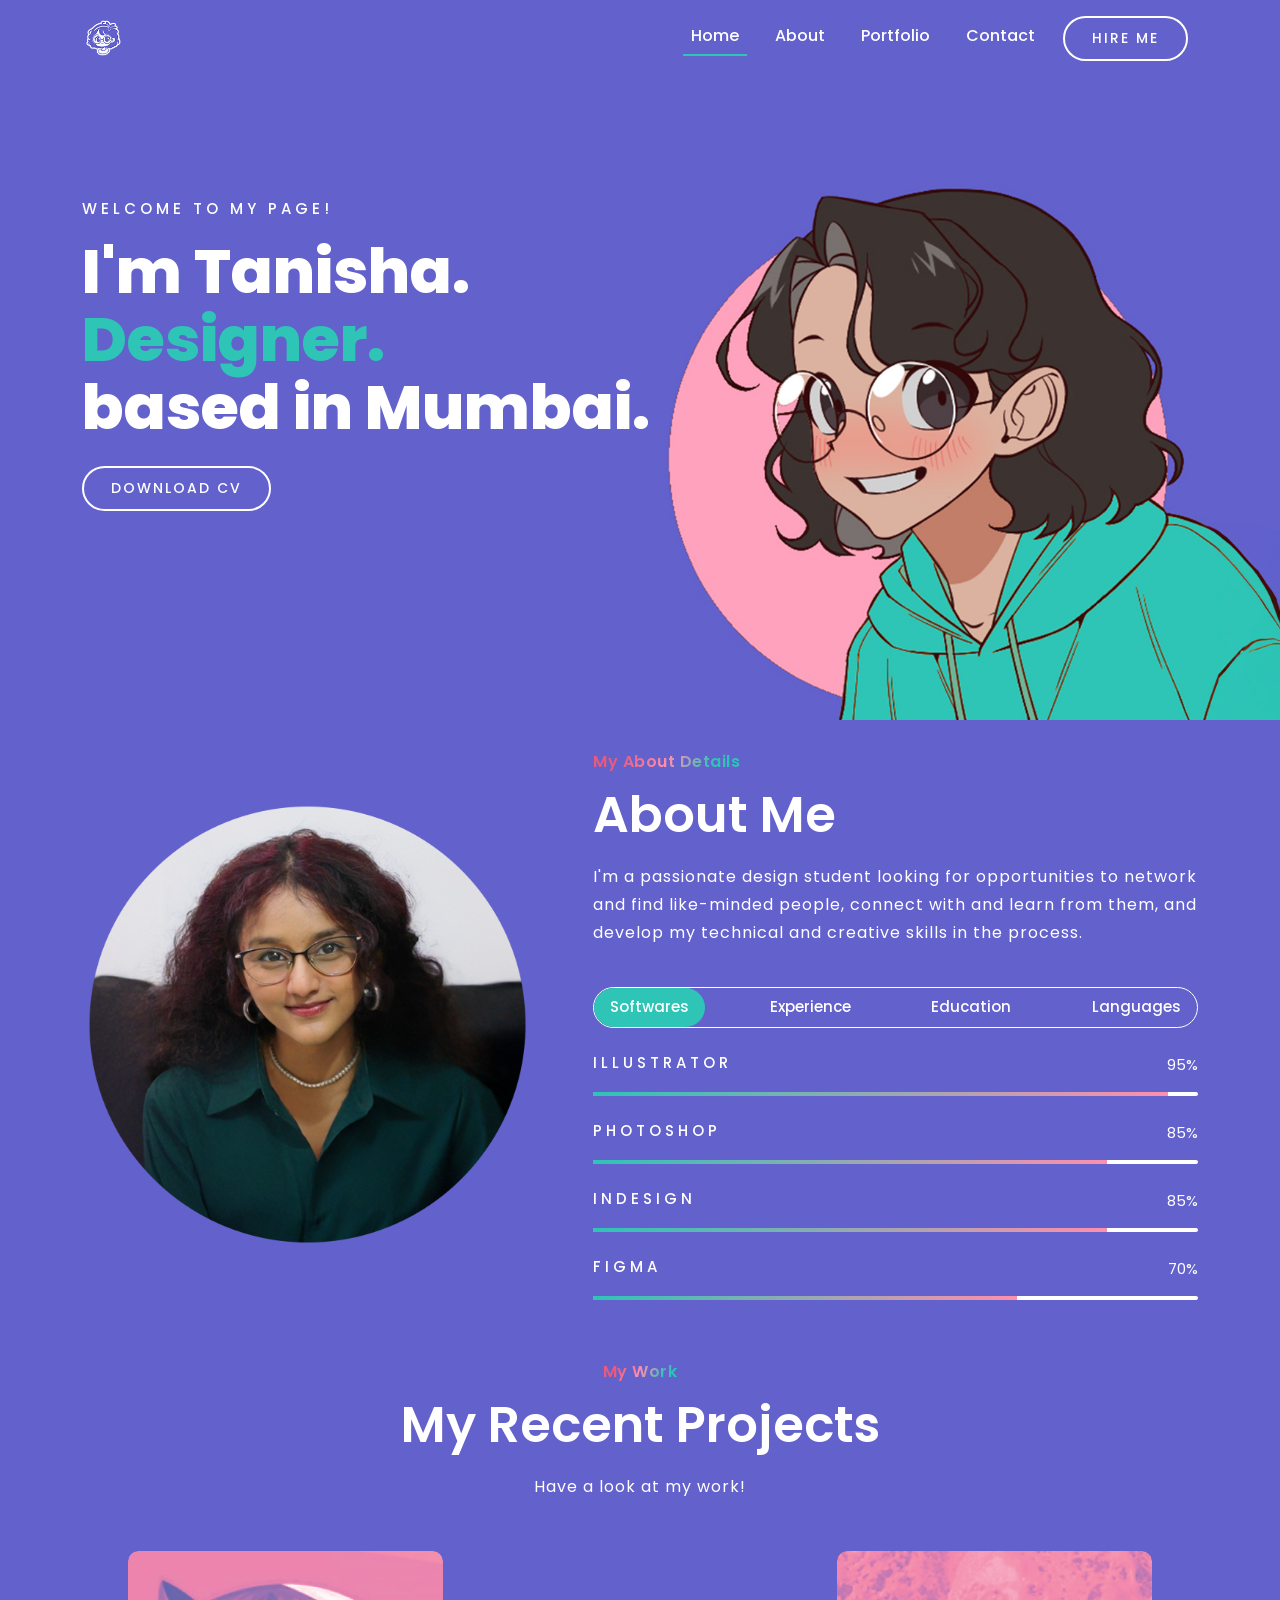
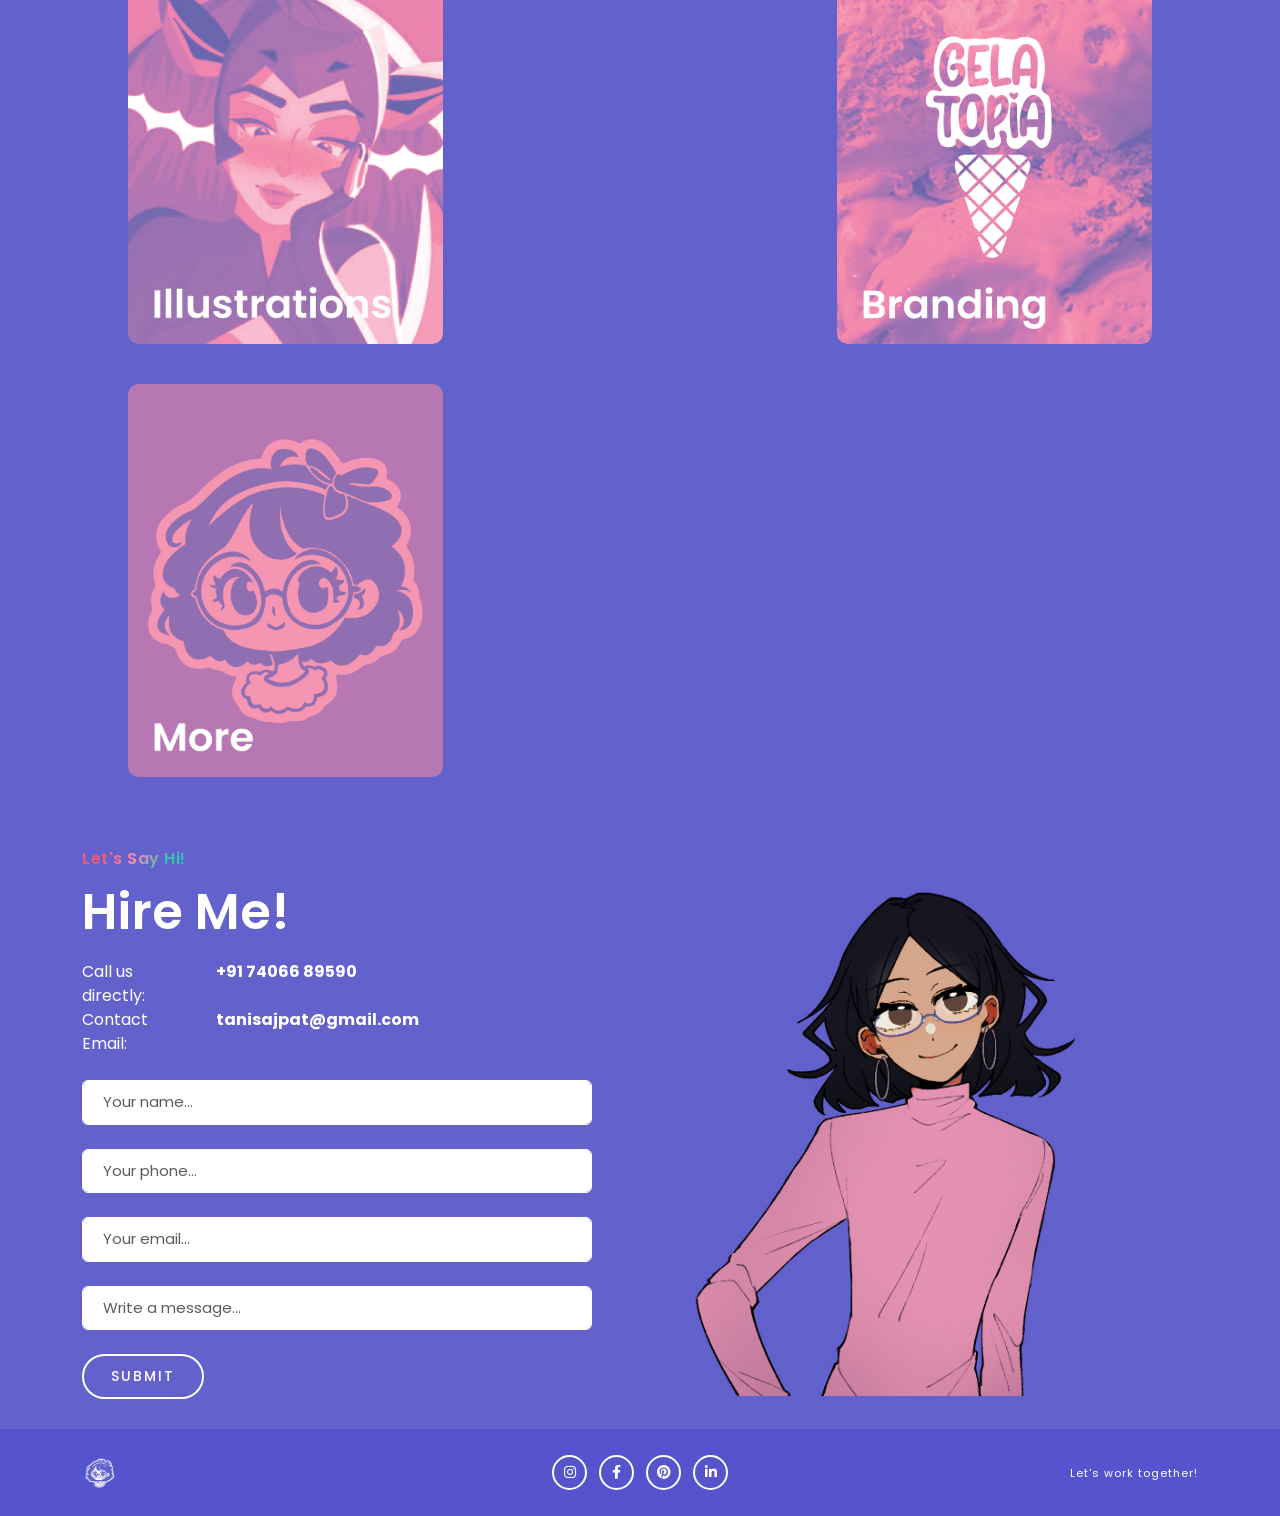
==== index.html @ 789fd41c "Add files via upload" ====
<!DOCTYPE html>
<html lang="en">

<head>
    <meta charset="UTF-8">
    <meta name="viewport" content="width=device-width, initial-scale=1.0">
    <title>Tanisha Pathan Portfolio</title>

    <!-- Favicon -->
    <link rel="icon" type="image/png" href="images/favicon.png">

    <!-- Bootstrap CDN Links -->
    <link rel="stylesheet" href="https://cdnjs.cloudflare.com/ajax/libs/twitter-bootstrap/5.1.0/css/bootstrap.min.css">
    <link rel="stylesheet" href="https://cdnjs.cloudflare.com/ajax/libs/font-awesome/5.15.4/css/all.min.css">

    <!-- Custom File Links -->
    <link rel="stylesheet" href="css/style.css">
    <link rel="stylesheet" href="css/responsive-style.css">

</head>

<body

data-bs-spy="scroll" data-bs-target=".navbar" data-bs-offset="75">
 
<!-- Navbar section -->
    <header class="header_wrapper">
        <nav class="navbar navbar-expand-lg fixed-top">
            <div class="container">
                <a class="navbar-brand" href="#">
                    <img decoding="async" src="images/logo.png" class="img-fluid" alt="logo">
                </a>

                <button class="navbar-toggler" type="button" data-bs-toggle="collapse" data-bs-target="#navbarNav"
                    aria-controls="navbarNav" aria-expanded="false" aria-label="Toggle navigation">
                    <i class="fas fa-stream navbar-toggler-icon"></i>
                </button>

                <div class="collapse navbar-collapse justify-content-end" id="navbarNav">
                    <ul class="navbar-nav menu-navbar-nav">
                        <li class="nav-item">
                            <a class="nav-link active" aria-current="page" href="#home">Home</a>
                        </li>
                        <li class="nav-item">
                            <a class="nav-link" href="#about">About</a>
                        </li>   
                        <li class="nav-item">
                            <a class="nav-link" href="#portfolio">Portfolio</a>
                        </li>
                        <li class="nav-item">
                            <a class="nav-link" href="#contact">Contact</a>
                        </li>
                        <li class="nav-item mt-3 mt-lg-0">
                            <a class="main-btn" href="#contact">Hire Me</a>
                        </li>
                    </ul>
                </div>
            </div>
        </nav>
    </header>
    <!-- Navbar section exit -->





    <!-- Banner section -->
    <section id="home" class="banner_wrapper">
        <div class="container">
            <div class="row">
                <div class="col-sm-12 text-center text-md-start">
                    <h6>WELCOME TO MY PAGE!</h6>
                    <h1>I'm Tanisha.<br>
                        <span id="type-it">Designer.</span>
                        <br>based in Mumbai.</h1>
                    <div class="mt-4">
                        <a class="main-btn" href="resume/resume.pdf">Download CV</a>
                    </div>
                </div>
            </div>
        </div>
    </section>
    <!-- Banner section exit -->






    <!-- About section -->
    <section id="about" class="about_wrapper">
        <div class="container">
            <div class="row justify-content-between align-items-center">
                <div class="col-lg-5 mb-4 mb-lg-0">
                    <img decoding="async" src="images/about.png" class="img-fluid rounded-3" alt="About Us">
                </div>
                <div class="col-lg-7 ps-lg-5 text-center text-lg-start">
                    <div class="my-3 my-lg-0">
                        <span class="subtitle">My About Details</span>
                        <h2>About Me</h2>
                        <p>I'm a passionate design student looking for opportunities to network and find like-minded people, connect with and learn from them, and develop my technical and creative skills in the process.</p>
                    </div>
                    <div class="pt-4">
                        <ul class="nav nav-pills justify-content-center justify-content-lg-between mb-3" id="pills-tab" role="tablist">
                            <li class="nav-item" role="presentation">
                                <button class="nav-link active" id="pills-software-tab" data-bs-toggle="pill"
                                    data-bs-target="#pills-software" type="button" role="tab" aria-controls="pills-software"
                                    aria-selected="true">Softwares</button>
                            </li>
                            <li class="nav-item" role="presentation">
                                <button class="nav-link" id="pills-experience-tab" data-bs-toggle="pill"
                                    data-bs-target="#pills-experience" type="button" role="tab" aria-controls="pills-Experience"
                                    aria-selected="false">Experience</button>
                            </li>
                            <li class="nav-item" role="presentation">
                                <button class="nav-link" id="pills-education-tab" data-bs-toggle="pill"
                                    data-bs-target="#pills-education" type="button" role="tab"
                                    aria-controls="pills-education" aria-selected="false">Education</button>
                            </li>
                            <li class="nav-item" role="presentation">
                                <button class="nav-link" id="pills-languages-tab" data-bs-toggle="pill"
                                    data-bs-target="#pills-languages" type="button" role="tab"
                                    aria-controls="pills-languages" aria-selected="false">Languages</button>
                            </li>
                        </ul>
                        <div class="tab-content" id="pills-tabContent">
                            <div class="tab-pane fade show active" id="pills-software" role="tabpanel"
                                aria-labelledby="pills-software-tab">
                                <div class="single-progress">
                                    <h6>ILLUSTRATOR</h6>
                                    <div class="progress">
                                        <div class="progress-bar" role="progressbar" style="width: 95%"
                                            aria-valuenow="0" aria-valuemin="0" aria-valuemax="100">
                                        </div>
                                    </div>
                                    <span class="label">95%</span>
                                </div>
                                <div class="single-progress">
                                    <h6>PHOTOSHOP</h6>
                                    <div class="progress">
                                        <div class="progress-bar" role="progressbar" style="width: 85%"
                                            aria-valuenow="0" aria-valuemin="0" aria-valuemax="100">
                                        </div>
                                    </div>
                                    <span class="label">85%</span>
                                </div>
                                <div class="single-progress">
                                    <h6>INDESIGN</h6>
                                    <div class="progress">
                                        <div class="progress-bar" role="progressbar" style="width: 85%"
                                            aria-valuenow="0" aria-valuemin="0" aria-valuemax="100">
                                        </div>
                                    </div>
                                    <span class="label">85%</span>
                                </div>
                                <div class="single-progress">
                                    <h6>FIGMA</h6>
                                    <div class="progress">
                                        <div class="progress-bar" role="progressbar" style="width: 70%"
                                            aria-valuenow="0" aria-valuemin="0" aria-valuemax="100">
                                        </div>
                                    </div>
                                    <span class="label">70%</span>
                                </div>
                            </div>
                            <div class="tab-pane fade" id="pills-experience" role="tabpanel"
                                aria-labelledby="pills-experience-tab">
                                <ul class="text-start ps-0">
                                    <li><a href="#">Design Internship - May-July 2024
                                            <span>- Setu Advertising</span></a> Designed packaging for Chitale Bandhu<br>Worked on social media for Chitale Bandhu and Apsara Ice Cream<br>Designed complete visual identity for Ideal Construction, Kolhapur
                                    </li>
                                    <li><a href="#">Social Media Manager - Jan-Mar 2023
                                            <span>- Brainita UPSC</span></a> Designed all Instagram posts and carousel<br>Handled YouTube thumbnails and posting schedule
                                    </li>
                                
                                </ul>
                            </div>
                            <div class="tab-pane fade" id="pills-education" role="tabpanel"
                                aria-labelledby="pills-education-tab">
                                <ul class="text-start ps-0">
                                    <li><a href="#">Current</a> Indian School of Design and Innovation (ISDI)
                                    </li>
                                    <li><a href="#">Grade 12</a> The Bishop’s Co-ed School, Pune - 92%
                                    </li>
                                    <li><a href="#">Grade 10</a> Harvest International School, Bangalore- 93.2%
                                    </li>
                                </ul>
                            </div>
                            <div class="tab-pane fade" id="pills-languages" role="tabpanel"
                                aria-labelledby="pills-languages-tab">
                                <ul class="text-start ps-0">
                                    <li><a href="#">English</span></a> Fluent
                                    </li>
                                    <li><a href="#">Hindi</span></a> Fluent
                                    </li>
                                    <li><a href="#">Marathi</span></a> Conversational
                                    </li>
                                    <li><a href="#">Japanese</span></a> Learning
                                    </li>
                                </ul>
                            </div>
                        </div>
                    </div>
                </div>

            </div>
        </div>
    </section>
    <!-- About section exit -->




    <!-- Portfolio section -->
    <section id="portfolio" class="portfolio_wrapper">
        <div class="container">
            <div class="row">
                <div class="col-sm-12 text-center mb-4">
                    <span class="subtitle">My Work</span>
                    <h2>My Recent Projects</h2>
                    <p>Have a look at my work!</p>
                </div>
            </div>
        </div>
    
        <div id="card-area">
		<div class="wrapper">
			<div class="box-area">

				<div class="box">
					<img alt="" src="image-01.png">
					<div class="overlay">
						<h3><a href="illustrations.html">Explore</a></h3>
						<p> <br> Done with Procreate, <br>Krita, and Illustrator.</p>
					</div>
				</div>
            

<div class="box">
					<img alt="" src="image-02.png">
					<div class="overlay">
						<h3><a href="posters.html">Explore</a></h3>
						<p> <br> Posters made in<br>various styles.</p>
					</div>
				</div>


				<div class="box">
					<img alt="" src="image-03.png">
					<div class="overlay">
						<h3><a href="branding.html">Explore</a></h3>
						<p> <br> Visual identities for different niches.</p>
					</div>
				</div>


               <div class="box">
					<img alt="" src="image-04.png">
					<div class="overlay">
						<h3><a href="more.html">Explore</a></h3>
						<p> <br> Editorial, campaign, web, packaging, etc.</p>
					</div>
				</div>


			</div>
		</div>
	</div>
            
            





            </div>
        </div>
    </section>
    <!-- Portfolio section exit -->

    <!-- Contact section -->
    <section id="contact" class="contact_wrapper">
        <div class="container">
            <div class="row justify-content-between align-items-center">
                <div class="col-lg-6 order-2 order-lg-1 pe-lg-5 text-lg-start text-center">
                    <span class="subtitle">Let's Say Hi!</span>
                    <h2>Hire Me!</h2>
                    <div class="row call_details mb-4">
                        <label class="col-sm-3">Call us directly:</label>
                        <div class="col-sm-9 mb-3 mb-lg-2">
                            <a href="javascript:void(0)">+91 74066 89590</a>
                        </div>
                        <label class="col-sm-3">Contact Email:</label>
                        <div class="col-sm-9 mb-3 mb-lg-2">
                            <a href="mailto:tanisajpat@gmail.com">tanisajpat@gmail.com</a>
                        </div>
                    </div> 
                    <form>
                        <div class="mb-4">
                            <input type="text" class="form-control" placeholder="Your name..." autocomplete="off">
                        </div>
                        <div class="mb-4">
                            <input type="number" class="form-control" placeholder="Your phone..." autocomplete="off">
                        </div>
                        <div class="mb-4">
                            <input type="email" class="form-control" placeholder="Your email..." autocomplete="off">
                        </div>
                        <div class="mb-4">
                            <input cols="40" rows="4" class="form-control" id="message"
                                placeholder="Write a message..." autocomplete="off">
                        </div>
                        <button type="submit" class="main-btn">Submit</button>
                    </form>
                </div>
                <div class="col-lg-6 order-1 mb-4 order-lg-1 mb-lg-0">
                    <img decoding="async" src="./images/contact.jpg" class="img-fluid">
                </div>
            </div>
        </div>
    </section>
    <!-- contact section exit -->

    <!-- Footer section -->
    <section id="contact" class="footer_wrapper mt-3 mt-md-0">
        <div class="container">
            <div class="row align-items-center">
                <div class="col-lg-4 col-md-6 text-center text-md-start">
                    <div class="footer-logo mb-3 mb-md-0">
                        <img decoding="async" src="images/logo.png">
                    </div>
                </div>
                <div class="col-lg-4 col-md-6">
                    <ul class="list-unstyled d-flex justify-content-center justify-content-md-end justify-content-lg-center jus social-icon mb-3 mb-md-0">
                        <li>
                            <a href="https://www.instagram.com/stannie.xo/"><i class="fab fa-instagram"></i></a>
                        </li>
                        <li>
                            <a href="https://www.facebook.com/profile.php?id=61566453130255"><i class="fab fa-facebook-f"></i> </a>
                        </li>
                        <li>
                            <a href="https://in.pinterest.com/tanisajpat/"><i class="fab fa-pinterest"></i></a>
                        </li>
                        <li>
                            <a href="https://www.linkedin.com/in/tanisha-pathan-326966270/"><i class="fab fa-linkedin-in"></i> </a>
                        </li>
                    </ul>
                </div>
                <div class="col-lg-4 col-md-12">
                    <div class="footer-text text-lg-start text-center mb-3 mb-lg-0">
                        <p class="mb-0">Let's work together!</p>
                    </div>
                </div>
            </div>
        </div>
    </section>

    <!-- Footer section exit -->

    <!-- Bootstrap 5 JS CDN Links -->
    <script src="https://cdnjs.cloudflare.com/ajax/libs/popper.js/2.9.2/umd/popper.min.js"></script>
    <script src="https://cdnjs.cloudflare.com/ajax/libs/twitter-bootstrap/5.1.0/js/bootstrap.min.js"></script>

    <!-- Custom Js Link -->
    <script src="js/main-js.js"></script>
    <script src="typed.js-main/"></script>
</body>

</html>
---- css/style.css ----
/* TABLE OF CONTENTS

1. General
2. Navbar
3. Banner
4. About
5. Services
6. Portfolio
6. Contact
7. Footer
-------------------- */

/* 1 General */
@import url('https://fonts.googleapis.com/css2?family=Poppins:wght@100;200;300;400;500;600;700;800;900&display=swap');



* {
    box-sizing: border-box;
    margin: 0;
    padding: 0;
}





/* Defining all variables*/

:root {
    /* Defining main color scheme*/
    --primary-color: #2ec4b6;
    --secondary-color: #6361cc;
    --bg-dark-blue: #5553ce;
    --bg-white: #fff;
    --white-color: #fff;
    --gradient-color: linear-gradient(-224deg, var(--primary-color) 0, #ff8fab 100%);
    --gradient-text: linear-gradient(120deg, #e85b7e 20.69%, #ff8fab 50.19%, var(--primary-color) 79.69%);

    /* Text details */
    --primary-font:'Poppins', sans-serif;
    --primary-text: #2ec4b6;
    --text-white: #fff;
}

body {
    font-family: var(--primary-font);
    background-color: var(--secondary-color);
}

a {
    text-decoration: none; /* Remove underline formatting from anchor */
}

/* Customize scrollbar CSS */

::-webkit-scrollbar {
    width: 6px;
}

::-webkit-scrollbar-track {
    background: var(--bg-dark-blue);
}

::-webkit-scrollbar-thumb {
    background: var(--primary-color);
}

input[type=number]::-webkit-inner-spin-button, 
input[type=number]::-webkit-outer-spin-button { 
  -webkit-appearance: none; 
  margin: 0; 
}

section {
    padding: 30px 0;
}

.main-btn { /* Hire Me, Download CV, Submit */
    display: inline-block;
    border-radius: 50px;
    transition: all .4s ease-in-out;
    padding: 10px 27px;
    background-color: transparent;
    border: 2px solid var(--white-color);
    color: var(--text-white);
    font-weight: 500;
    font-size: 14px;
    text-transform: uppercase;
    letter-spacing: 2px;
    text-decoration: none;
}

.main-btn:hover {
    background-color: var(--primary-color);
    border-color: var(--primary-color);
    color: var(--text-white);
}

h1 {
    font-size: 62px;
    line-height: 68px;
    font-weight: 800;
    color: var(--text-white);
    margin-bottom: 20px;
}

h1 span {
    color: var(--primary-color);
}

h2 {
    font-size: 50px;
    line-height: 1.3;
    font-weight: 600;
    color: var(--text-white);
    margin-bottom: 15px;
}

h3 {
    margin-bottom: 19px;
    font-weight: 600;
    font-size: 20px;
    color: var(--text-white);
}

h6 {
    color: var(--text-white);
    font-size: 15px;
    text-transform: uppercase;
    letter-spacing: 4px;
    display: block;
    margin-bottom: 20px;
}

p {
    color: var(--text-white);
    font-size: 16px;
    line-height: 28px;
    letter-spacing: 1px;
    font-weight: 400;
}

.subtitle {
    display: inline-block;
    font-weight: 600;
    letter-spacing: 0.5px;
    line-height: 18px;
    font-size: 16px;
    margin-bottom: 12px;
    background: var(--primary-color);
    background: var(--gradient-text);
    -webkit-background-clip: text;
    -webkit-text-fill-color: transparent;
}

input:hover,
input:focus,
textarea:focus,
textarea:hover,
button {
    outline: none !important;
    box-shadow: none !important; 
}

/* NAVBAR */

.header_wrapper .navbar {
    padding:15px 0;
    -webkit-transition: all .2s linear;
    -o-transition: all .2s linear;
    transition: all .2s linear;
}

.header_wrapper .navbar-brand img {
    max-width: 120px;
    height: auto;
}

.header_wrapper .navbar-toggler {
    border: 0;
    color: var(--white-color);
    line-height:2;
}

.header_wrapper .navbar-toggler:focus {
    box-shadow: none;
}

.header_wrapper .nav-item {
    margin: 0 10px;
}

.header_wrapper .nav-item .nav-link {
    position: relative;
    font-size: 16px;
    font-weight: 500;
    color: var(--text-white);
    display:inline-block;
}

.header_wrapper .nav-item .nav-link::after {
    position: absolute;
    content: "";
    left: 0;
    width: 0;
    height: 2px;
    background: var(--primary-color);
    transition: 0.3s;
    bottom: 0;
}

.header_wrapper .nav-item .nav-link.active::after,
.header_wrapper .nav-item .nav-link:hover::after {
    width: 100%;
}

.header_wrapper .nav-item .nav-link.active,
.header_wrapper .nav-item .nav-link:hover {
    color: var(--text-white);
}

.header-scrolled {
    position: fixed; 
    top: 0;
    left: 0;
    width: 100%; 
    background-color: var(--secondary-color);
    -webkit-box-shadow: 0 4px 6px 0 rgba(12, 0, 46, .05);
    box-shadow: 0 4px 6px 0 rgba(12, 0, 46, .05);
}

.header-scrolled .nav-item .nav-link.active,
.header-scrolled .nav-item .nav-link:hover {
    color: var(--primary-text);
}

/* BANNER */
.banner_wrapper {
    width: 100%;
    height: auto;
    min-height: 720px;
    background-image: url('../images/bg-image.jpg');
    background-repeat: no-repeat;
    background-position: center center;
    background-size: cover;
    background-attachment: fixed;
    padding: 200px 0 100px 0;

}

/* ABOUT */
.about_wrapper ul.nav-pills {
    border: 1px solid var(--white-color);
    border-radius: 50px;
}

.about_wrapper ul li .nav-link {
    border-radius: 50px;
    font-size: 15px;
    font-weight: 500;
    transition: all 0.45s cubic-bezier(0, 0, 0.2, 1);
    display: inline-block;
    color: var(--text-white);
    border: 0;
    transition: 0.3s;
}

.about_wrapper ul li .nav-link.active {
    background-color: var(--primary-color);
}

.about_wrapper .single-progress {
    margin-top: 26px;
    position: relative;
    overflow: hidden;
}

.about_wrapper .single-progress .progress {
    height: 4px;
    border-radius: 4px;
    box-shadow: none;
    background-color: var(--bg-white);
    overflow: visible;
}

.about_wrapper .progress-bar {
    background-color: var(--primary-color);
    background-image: var(--gradient-color);
}

.about_wrapper .single-progress h6 {
    text-align: left;
}

.about_wrapper .single-progress .label {
    position: absolute;
    right: 0;
    top: 0;
    color: var(--text-white);
    font-size: 15px;
}

.about_wrapper .tab-pane li {
    color: var(--white-color);
    font-size: 16px;
    margin-bottom: 15px;
    font-weight: 300;
    list-style: none;
}

.about_wrapper .tab-pane li a {
    font-weight: 500;
    display: block;
    color: var(--text-white);
}

/* SERVICES */
.services_wrapper .card {
    background-color: var(--bg-dark-blue);
    cursor: pointer;
    transition: transform 0.65s cubic-bezier(0.05, 0.2, 0.1, 1);
    box-shadow: 0.65s cubic-bezier(0.05, 0.2, 0.1, 1);
}

.services_wrapper .card:hover {
    box-shadow: 0px 2px 70px 0px rgb(253 71 102 / 5%);
    transform: translateY(-5px);
}

/* PORTFOLIO */

.portfolio_wrapper .card {
    height:100%;
    min-height: 306px;
    overflow: hidden;
    border: 1px solid var(--bg-dark-blue);
    cursor: pointer;
    box-shadow: 0 0 16px 4px var(--bg-dark-blue); 
}

.portfolio_wrapper .card span {
    transition: cubic-bezier(0.075, 0.82, 0.165, 1) 5s;
    width: 100%;
    height: 100%;
    background-position: top center;
    background-size: cover;
}

.portfolio_wrapper .card:hover span {
    background-position: bottom center;
}

/* CONTACT */
.contact_wrapper .form-control,
.contact_wrapper textarea {
    
    border-color: var(--white-color);
    color: #fff;
    font-size: 15px;
    font-weight: 400;
    padding: 10px 20px;
}
.contact_wrapper .form-control:hover,
.contact_wrapper textarea:hover,
.contact_wrapper .form-control:focus,
.contact_wrapper textarea:focus { 
    border-color: var(--primary-color);
    color: var(--text-white); 
}  
.contact_wrapper .call_details{
    color:#fff;
}
.contact_wrapper .call_details a{
    font-weight: 700;
    color:var(--text-white);
}
/* FOOTER */
.footer_wrapper {
    background-color: var(--bg-dark-blue);
    padding: 20px 0;
}

.footer_wrapper .footer-logo img {
    width: 100px;
}

.footer_wrapper .social-icon li {
    margin: 6px;
}

.footer_wrapper .social-icon a {
    width: 35px;
    height: 35px;
    line-height: 30px;
    font-size: 14px;
    display: inline-block;
    border: 2px solid var(--text-white);
    color: var(--text-white);
    text-align: center;
    border-radius: 100%;
    -webkit-transition: all 0.3s cubic-bezier(0.645, 0.045, 0.355, 1);
    transition: all 0.3s cubic-bezier(0.645, 0.045, 0.355, 1);
}

.footer_wrapper .social-icon a:hover {
    background-color: var(--primary-color);
    border-color: var(--primary-color);
    color: var(--text-white);
    box-shadow: 0 10px 15px 0 rgb(0 0 0 / 10%);
    transform: translateY(-3px);
}
.footer_wrapper .footer-text p{
    font-size:11px;
    line-height: 20px;
    text-align: right;
}
.footer_wrapper .footer-text a {
    color: var(--primary-color);
}


        
      



.wrapper{
    padding: 10px 10%;
}
#card-area{
    padding: 0px 0;
}
.box-area{
    display: grid;
    grid-template-columns: repeat(auto-fit, minmax(250px, 1fr));
    grid-gap: 40px;
    margin-top: 0px;
}
.box {
	border-radius: 10px;
	position: relative;
	overflow: hidden;
    
}
.box img{
    width: 100%;
    border-radius: 10px;
    display: block;
    transition: transform 0.5s;
}
.overlay {
	width: 100%;
	height: 0;
	background: linear-gradient(transparent, #2ec4b6 58%);
	border-radius: 10px;
	position: absolute;
	left: 0;
	bottom: 0;
	overflow: hidden;
	display: flex;
	align-items: center;
	justify-content: center;
	flex-direction: column;
	padding: 0 20px;
	text-align: center;
	font-size: 14px;
	transition: height 0.5s;
}
.overlay h3 {
	font-weight: 500;
	margin-bottom: 5px;
	margin-top: 80%;
	font-family: var(--primary-font);
	font-size: 30px;
}
.overlay a {
	margin-top: 10px;
    font-family:var(--primary-font);
	color: var(--primary-color);
	text-decoration: none;
	font-size: 20px;
	background: #fff;
	border-radius: 50px;
	text-align: center;
	padding: 5px 15px;
}
.box:hover img{
    transform: scale(1.1);
}
.box:hover .overlay{
    height: 100%;
}
---- css/responsive-style.css ----
@media (max-width:991px) {

    /* custom css */
    section {
        padding: 30px 0;
    }

    h2 {
        font-size: 30px;
        line-height: 40px;
    }

    h3 {
        font-size: 20px;
    }

    /* 2 Navbar */
    .header-scrolled {
        height: auto;
    }

    .header_wrapper .menu-navbar-nav {
        text-align: center;
        background-color: var(--bg-dark-blue);
        padding-bottom: 15px;
    }

    .header_wrapper .nav-item .nav-link {
        margin-top: 15px;
    }

    /* banner wrapper */
    .banner_wrapper {
        padding: 200px 0;
    }

    /* About */
    .about_wrapper ul.nav-pills{
        width:61%;
        margin:auto;

    }

    /* portfolio */
    .portfolio_wrapper .card {
        min-height: 400px;
    }

}

@media (max-width: 767px) {

    /* custom css */
    h1 {
        font-size: 40px;
        line-height: 48px;
    }

    h2 {
        font-size: 25px;
    }

    p {
        font-size: 13px;
        line-height: 24px;
    }

    /* About */
    .about_wrapper ul.nav-pills{
        width:100%;
        margin:auto;
        border:0;
    }
    .about_wrapper ul li .nav-link {
        font-size: 13px;
    } 

    /* portfolio */
    .portfolio_wrapper .card {
        min-height: 500px;
    }
}
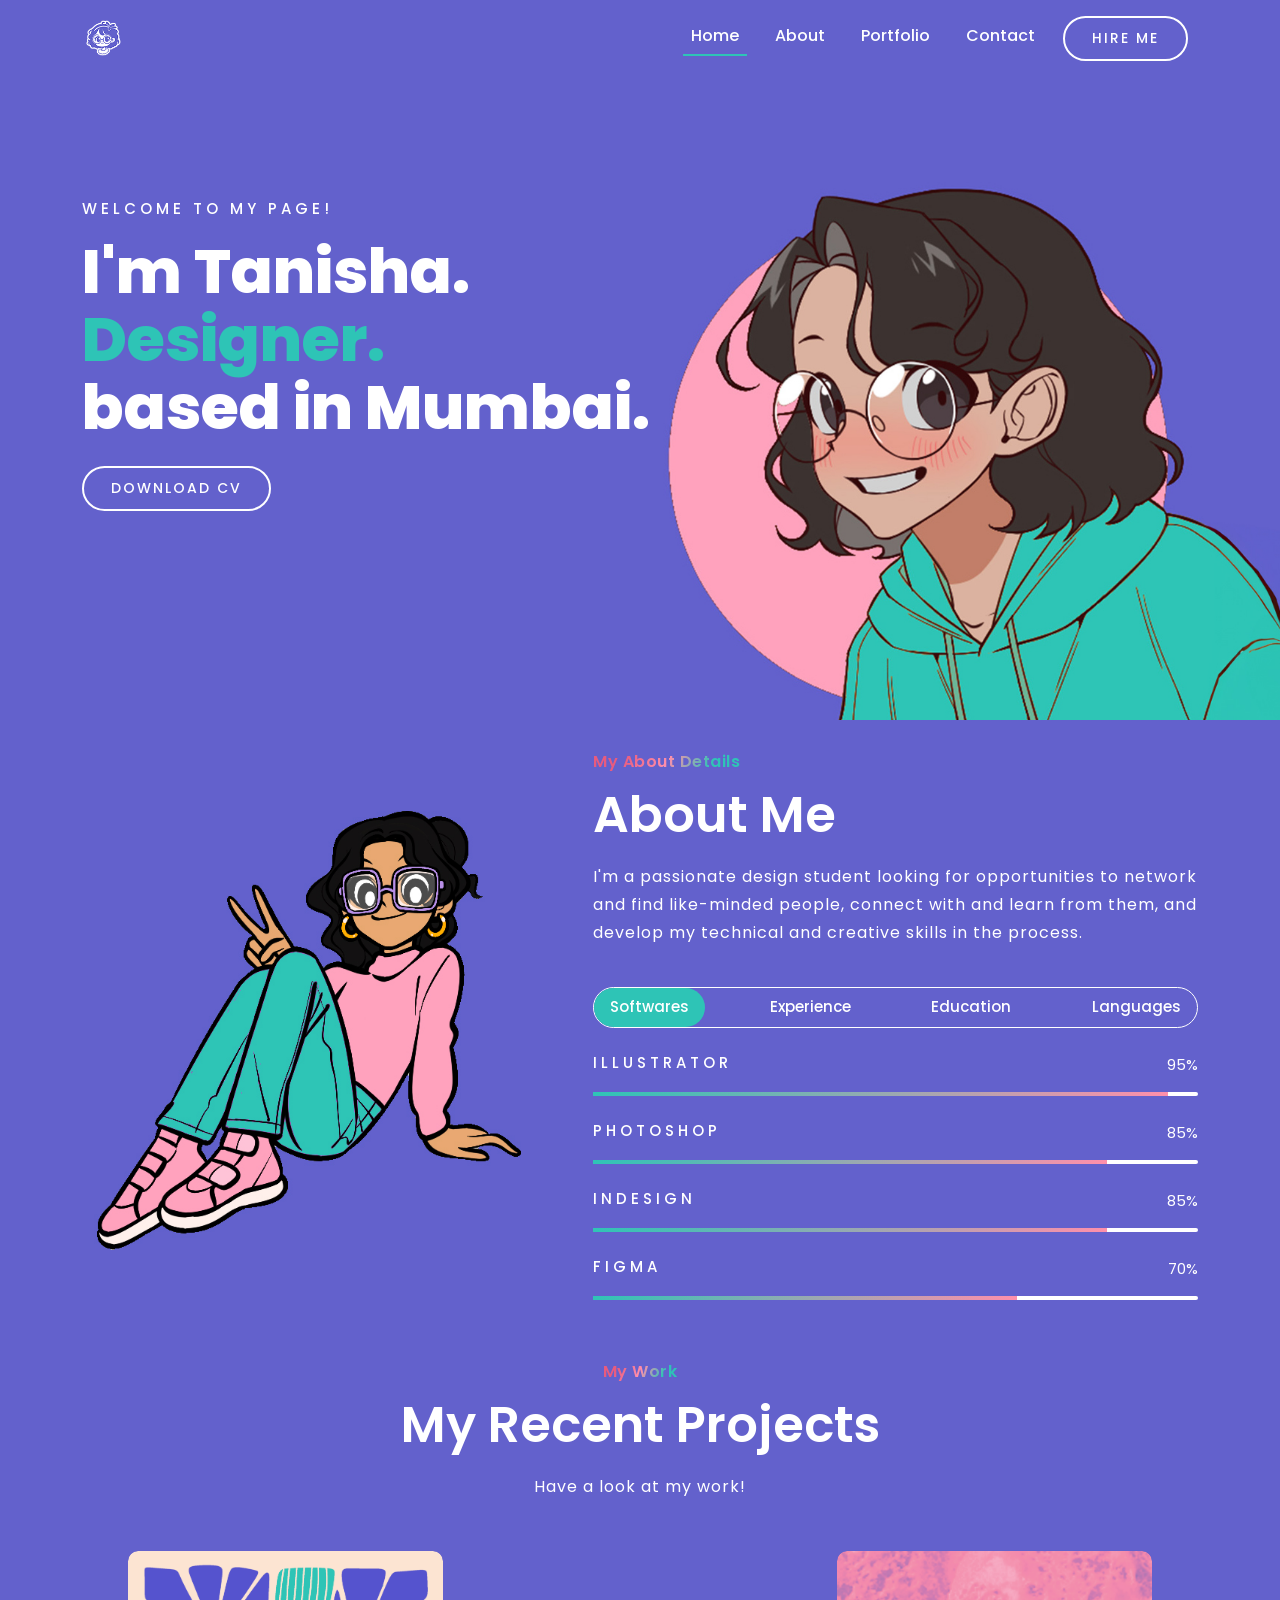
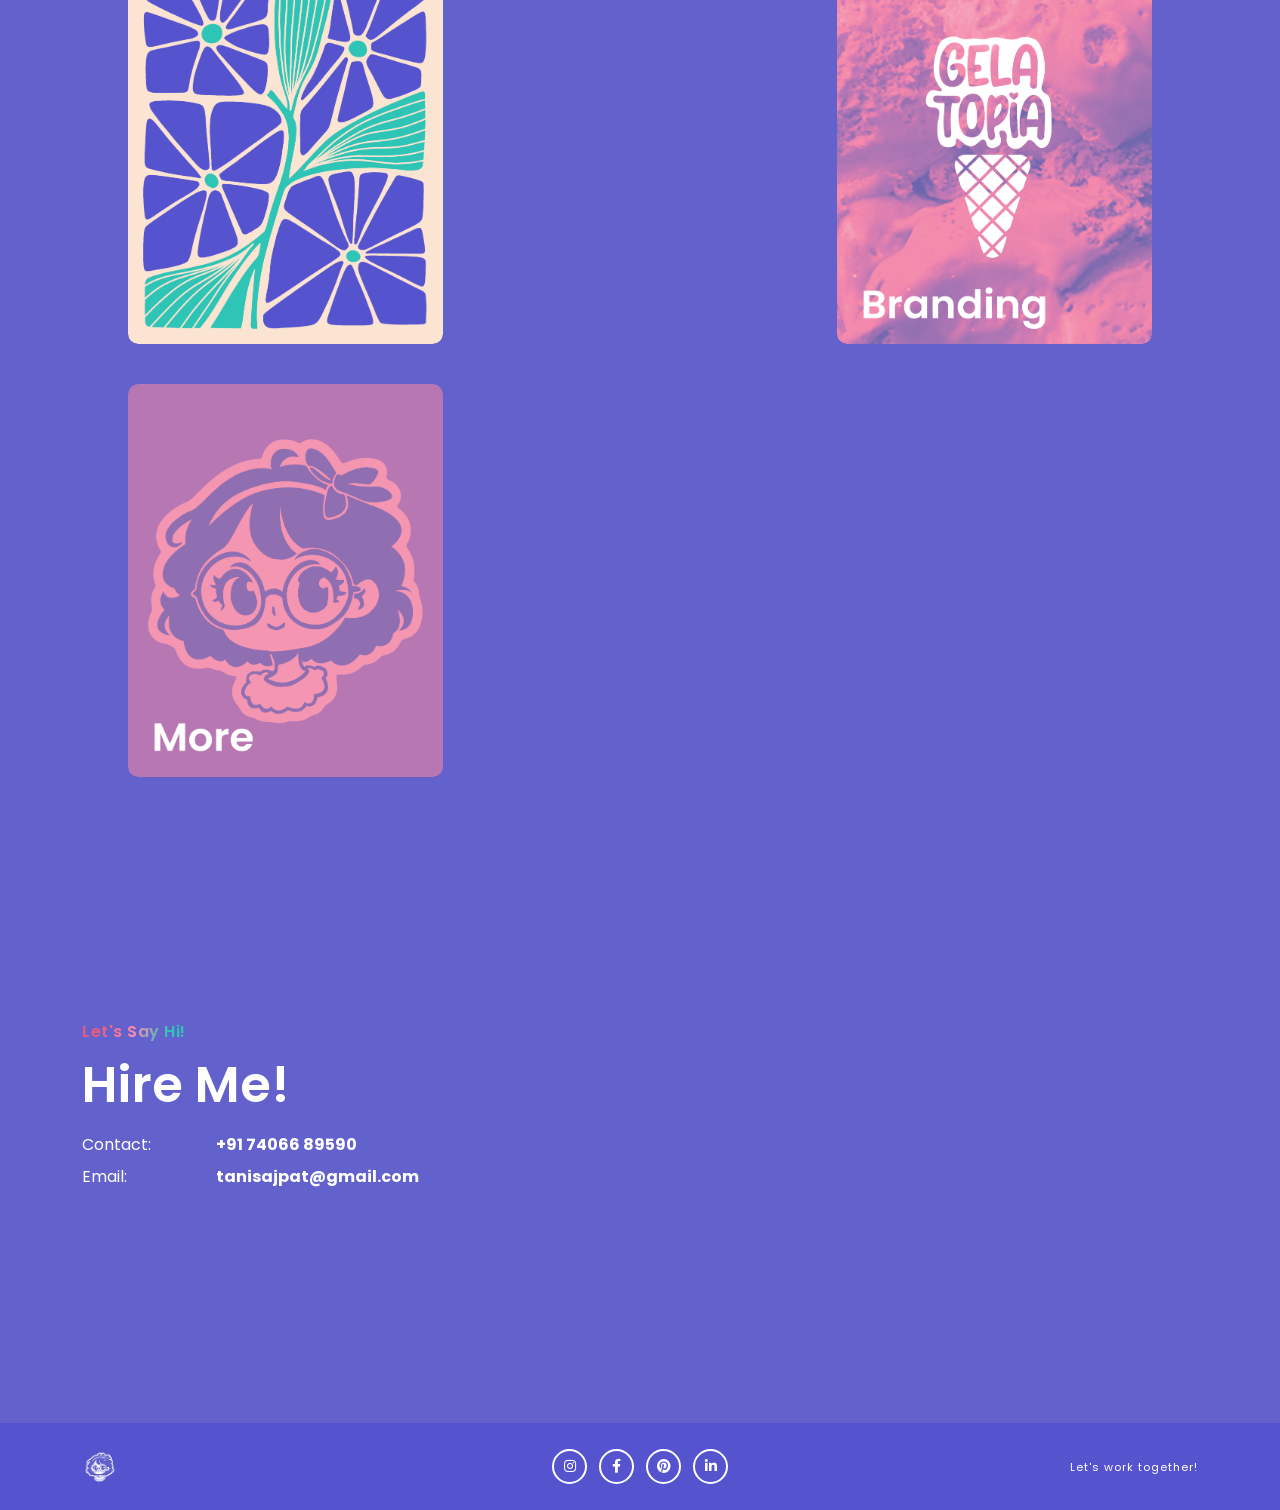
==== commit c24825c0: "Initial files" ====
--- a/index.html
+++ b/index.html
@@ -1,370 +1,352 @@
-<!DOCTYPE html>
-<html lang="en">
-
-<head>
-    <meta charset="UTF-8">
-    <meta name="viewport" content="width=device-width, initial-scale=1.0">
-    <title>Tanisha Pathan Portfolio</title>
-
-    <!-- Favicon -->
-    <link rel="icon" type="image/png" href="images/favicon.png">
-
-    <!-- Bootstrap CDN Links -->
-    <link rel="stylesheet" href="https://cdnjs.cloudflare.com/ajax/libs/twitter-bootstrap/5.1.0/css/bootstrap.min.css">
-    <link rel="stylesheet" href="https://cdnjs.cloudflare.com/ajax/libs/font-awesome/5.15.4/css/all.min.css">
-
-    <!-- Custom File Links -->
-    <link rel="stylesheet" href="css/style.css">
-    <link rel="stylesheet" href="css/responsive-style.css">
-
-</head>
-
-<body
-
-data-bs-spy="scroll" data-bs-target=".navbar" data-bs-offset="75">
- 
-<!-- Navbar section -->
-    <header class="header_wrapper">
-        <nav class="navbar navbar-expand-lg fixed-top">
-            <div class="container">
-                <a class="navbar-brand" href="#">
-                    <img decoding="async" src="images/logo.png" class="img-fluid" alt="logo">
-                </a>
-
-                <button class="navbar-toggler" type="button" data-bs-toggle="collapse" data-bs-target="#navbarNav"
-                    aria-controls="navbarNav" aria-expanded="false" aria-label="Toggle navigation">
-                    <i class="fas fa-stream navbar-toggler-icon"></i>
-                </button>
-
-                <div class="collapse navbar-collapse justify-content-end" id="navbarNav">
-                    <ul class="navbar-nav menu-navbar-nav">
-                        <li class="nav-item">
-                            <a class="nav-link active" aria-current="page" href="#home">Home</a>
-                        </li>
-                        <li class="nav-item">
-                            <a class="nav-link" href="#about">About</a>
-                        </li>   
-                        <li class="nav-item">
-                            <a class="nav-link" href="#portfolio">Portfolio</a>
-                        </li>
-                        <li class="nav-item">
-                            <a class="nav-link" href="#contact">Contact</a>
-                        </li>
-                        <li class="nav-item mt-3 mt-lg-0">
-                            <a class="main-btn" href="#contact">Hire Me</a>
-                        </li>
-                    </ul>
-                </div>
-            </div>
-        </nav>
-    </header>
-    <!-- Navbar section exit -->
-
-
-
-
-
-    <!-- Banner section -->
-    <section id="home" class="banner_wrapper">
-        <div class="container">
-            <div class="row">
-                <div class="col-sm-12 text-center text-md-start">
-                    <h6>WELCOME TO MY PAGE!</h6>
-                    <h1>I'm Tanisha.<br>
-                        <span id="type-it">Designer.</span>
-                        <br>based in Mumbai.</h1>
-                    <div class="mt-4">
-                        <a class="main-btn" href="resume/resume.pdf">Download CV</a>
-                    </div>
-                </div>
-            </div>
-        </div>
-    </section>
-    <!-- Banner section exit -->
-
-
-
-
-
-
-    <!-- About section -->
-    <section id="about" class="about_wrapper">
-        <div class="container">
-            <div class="row justify-content-between align-items-center">
-                <div class="col-lg-5 mb-4 mb-lg-0">
-                    <img decoding="async" src="images/about.png" class="img-fluid rounded-3" alt="About Us">
-                </div>
-                <div class="col-lg-7 ps-lg-5 text-center text-lg-start">
-                    <div class="my-3 my-lg-0">
-                        <span class="subtitle">My About Details</span>
-                        <h2>About Me</h2>
-                        <p>I'm a passionate design student looking for opportunities to network and find like-minded people, connect with and learn from them, and develop my technical and creative skills in the process.</p>
-                    </div>
-                    <div class="pt-4">
-                        <ul class="nav nav-pills justify-content-center justify-content-lg-between mb-3" id="pills-tab" role="tablist">
-                            <li class="nav-item" role="presentation">
-                                <button class="nav-link active" id="pills-software-tab" data-bs-toggle="pill"
-                                    data-bs-target="#pills-software" type="button" role="tab" aria-controls="pills-software"
-                                    aria-selected="true">Softwares</button>
-                            </li>
-                            <li class="nav-item" role="presentation">
-                                <button class="nav-link" id="pills-experience-tab" data-bs-toggle="pill"
-                                    data-bs-target="#pills-experience" type="button" role="tab" aria-controls="pills-Experience"
-                                    aria-selected="false">Experience</button>
-                            </li>
-                            <li class="nav-item" role="presentation">
-                                <button class="nav-link" id="pills-education-tab" data-bs-toggle="pill"
-                                    data-bs-target="#pills-education" type="button" role="tab"
-                                    aria-controls="pills-education" aria-selected="false">Education</button>
-                            </li>
-                            <li class="nav-item" role="presentation">
-                                <button class="nav-link" id="pills-languages-tab" data-bs-toggle="pill"
-                                    data-bs-target="#pills-languages" type="button" role="tab"
-                                    aria-controls="pills-languages" aria-selected="false">Languages</button>
-                            </li>
-                        </ul>
-                        <div class="tab-content" id="pills-tabContent">
-                            <div class="tab-pane fade show active" id="pills-software" role="tabpanel"
-                                aria-labelledby="pills-software-tab">
-                                <div class="single-progress">
-                                    <h6>ILLUSTRATOR</h6>
-                                    <div class="progress">
-                                        <div class="progress-bar" role="progressbar" style="width: 95%"
-                                            aria-valuenow="0" aria-valuemin="0" aria-valuemax="100">
-                                        </div>
-                                    </div>
-                                    <span class="label">95%</span>
-                                </div>
-                                <div class="single-progress">
-                                    <h6>PHOTOSHOP</h6>
-                                    <div class="progress">
-                                        <div class="progress-bar" role="progressbar" style="width: 85%"
-                                            aria-valuenow="0" aria-valuemin="0" aria-valuemax="100">
-                                        </div>
-                                    </div>
-                                    <span class="label">85%</span>
-                                </div>
-                                <div class="single-progress">
-                                    <h6>INDESIGN</h6>
-                                    <div class="progress">
-                                        <div class="progress-bar" role="progressbar" style="width: 85%"
-                                            aria-valuenow="0" aria-valuemin="0" aria-valuemax="100">
-                                        </div>
-                                    </div>
-                                    <span class="label">85%</span>
-                                </div>
-                                <div class="single-progress">
-                                    <h6>FIGMA</h6>
-                                    <div class="progress">
-                                        <div class="progress-bar" role="progressbar" style="width: 70%"
-                                            aria-valuenow="0" aria-valuemin="0" aria-valuemax="100">
-                                        </div>
-                                    </div>
-                                    <span class="label">70%</span>
-                                </div>
-                            </div>
-                            <div class="tab-pane fade" id="pills-experience" role="tabpanel"
-                                aria-labelledby="pills-experience-tab">
-                                <ul class="text-start ps-0">
-                                    <li><a href="#">Design Internship - May-July 2024
-                                            <span>- Setu Advertising</span></a> Designed packaging for Chitale Bandhu<br>Worked on social media for Chitale Bandhu and Apsara Ice Cream<br>Designed complete visual identity for Ideal Construction, Kolhapur
-                                    </li>
-                                    <li><a href="#">Social Media Manager - Jan-Mar 2023
-                                            <span>- Brainita UPSC</span></a> Designed all Instagram posts and carousel<br>Handled YouTube thumbnails and posting schedule
-                                    </li>
-                                
-                                </ul>
-                            </div>
-                            <div class="tab-pane fade" id="pills-education" role="tabpanel"
-                                aria-labelledby="pills-education-tab">
-                                <ul class="text-start ps-0">
-                                    <li><a href="#">Current</a> Indian School of Design and Innovation (ISDI)
-                                    </li>
-                                    <li><a href="#">Grade 12</a> The Bishop’s Co-ed School, Pune - 92%
-                                    </li>
-                                    <li><a href="#">Grade 10</a> Harvest International School, Bangalore- 93.2%
-                                    </li>
-                                </ul>
-                            </div>
-                            <div class="tab-pane fade" id="pills-languages" role="tabpanel"
-                                aria-labelledby="pills-languages-tab">
-                                <ul class="text-start ps-0">
-                                    <li><a href="#">English</span></a> Fluent
-                                    </li>
-                                    <li><a href="#">Hindi</span></a> Fluent
-                                    </li>
-                                    <li><a href="#">Marathi</span></a> Conversational
-                                    </li>
-                                    <li><a href="#">Japanese</span></a> Learning
-                                    </li>
-                                </ul>
-                            </div>
-                        </div>
-                    </div>
-                </div>
-
-            </div>
-        </div>
-    </section>
-    <!-- About section exit -->
-
-
-
-
-    <!-- Portfolio section -->
-    <section id="portfolio" class="portfolio_wrapper">
-        <div class="container">
-            <div class="row">
-                <div class="col-sm-12 text-center mb-4">
-                    <span class="subtitle">My Work</span>
-                    <h2>My Recent Projects</h2>
-                    <p>Have a look at my work!</p>
-                </div>
-            </div>
-        </div>
-    
-        <div id="card-area">
-		<div class="wrapper">
-			<div class="box-area">
-
-				<div class="box">
-					<img alt="" src="image-01.png">
-					<div class="overlay">
-						<h3><a href="illustrations.html">Explore</a></h3>
-						<p> <br> Done with Procreate, <br>Krita, and Illustrator.</p>
-					</div>
-				</div>
-            
-
-<div class="box">
-					<img alt="" src="image-02.png">
-					<div class="overlay">
-						<h3><a href="posters.html">Explore</a></h3>
-						<p> <br> Posters made in<br>various styles.</p>
-					</div>
-				</div>
-
-
-				<div class="box">
-					<img alt="" src="image-03.png">
-					<div class="overlay">
-						<h3><a href="branding.html">Explore</a></h3>
-						<p> <br> Visual identities for different niches.</p>
-					</div>
-				</div>
-
-
-               <div class="box">
-					<img alt="" src="image-04.png">
-					<div class="overlay">
-						<h3><a href="more.html">Explore</a></h3>
-						<p> <br> Editorial, campaign, web, packaging, etc.</p>
-					</div>
-				</div>
-
-
-			</div>
-		</div>
-	</div>
-            
-            
-
-
-
-
-
-            </div>
-        </div>
-    </section>
-    <!-- Portfolio section exit -->
-
-    <!-- Contact section -->
-    <section id="contact" class="contact_wrapper">
-        <div class="container">
-            <div class="row justify-content-between align-items-center">
-                <div class="col-lg-6 order-2 order-lg-1 pe-lg-5 text-lg-start text-center">
-                    <span class="subtitle">Let's Say Hi!</span>
-                    <h2>Hire Me!</h2>
-                    <div class="row call_details mb-4">
-                        <label class="col-sm-3">Call us directly:</label>
-                        <div class="col-sm-9 mb-3 mb-lg-2">
-                            <a href="javascript:void(0)">+91 74066 89590</a>
-                        </div>
-                        <label class="col-sm-3">Contact Email:</label>
-                        <div class="col-sm-9 mb-3 mb-lg-2">
-                            <a href="mailto:tanisajpat@gmail.com">tanisajpat@gmail.com</a>
-                        </div>
-                    </div> 
-                    <form>
-                        <div class="mb-4">
-                            <input type="text" class="form-control" placeholder="Your name..." autocomplete="off">
-                        </div>
-                        <div class="mb-4">
-                            <input type="number" class="form-control" placeholder="Your phone..." autocomplete="off">
-                        </div>
-                        <div class="mb-4">
-                            <input type="email" class="form-control" placeholder="Your email..." autocomplete="off">
-                        </div>
-                        <div class="mb-4">
-                            <input cols="40" rows="4" class="form-control" id="message"
-                                placeholder="Write a message..." autocomplete="off">
-                        </div>
-                        <button type="submit" class="main-btn">Submit</button>
-                    </form>
-                </div>
-                <div class="col-lg-6 order-1 mb-4 order-lg-1 mb-lg-0">
-                    <img decoding="async" src="./images/contact.jpg" class="img-fluid">
-                </div>
-            </div>
-        </div>
-    </section>
-    <!-- contact section exit -->
-
-    <!-- Footer section -->
-    <section id="contact" class="footer_wrapper mt-3 mt-md-0">
-        <div class="container">
-            <div class="row align-items-center">
-                <div class="col-lg-4 col-md-6 text-center text-md-start">
-                    <div class="footer-logo mb-3 mb-md-0">
-                        <img decoding="async" src="images/logo.png">
-                    </div>
-                </div>
-                <div class="col-lg-4 col-md-6">
-                    <ul class="list-unstyled d-flex justify-content-center justify-content-md-end justify-content-lg-center jus social-icon mb-3 mb-md-0">
-                        <li>
-                            <a href="https://www.instagram.com/stannie.xo/"><i class="fab fa-instagram"></i></a>
-                        </li>
-                        <li>
-                            <a href="https://www.facebook.com/profile.php?id=61566453130255"><i class="fab fa-facebook-f"></i> </a>
-                        </li>
-                        <li>
-                            <a href="https://in.pinterest.com/tanisajpat/"><i class="fab fa-pinterest"></i></a>
-                        </li>
-                        <li>
-                            <a href="https://www.linkedin.com/in/tanisha-pathan-326966270/"><i class="fab fa-linkedin-in"></i> </a>
-                        </li>
-                    </ul>
-                </div>
-                <div class="col-lg-4 col-md-12">
-                    <div class="footer-text text-lg-start text-center mb-3 mb-lg-0">
-                        <p class="mb-0">Let's work together!</p>
-                    </div>
-                </div>
-            </div>
-        </div>
-    </section>
-
-    <!-- Footer section exit -->
-
-    <!-- Bootstrap 5 JS CDN Links -->
-    <script src="https://cdnjs.cloudflare.com/ajax/libs/popper.js/2.9.2/umd/popper.min.js"></script>
-    <script src="https://cdnjs.cloudflare.com/ajax/libs/twitter-bootstrap/5.1.0/js/bootstrap.min.js"></script>
-
-    <!-- Custom Js Link -->
-    <script src="js/main-js.js"></script>
-    <script src="typed.js-main/"></script>
-</body>
-
-</html>
-
-
+<!DOCTYPE html>
+<html lang="en">
+
+<head>
+    <meta charset="UTF-8">
+    <meta name="viewport" content="width=device-width, initial-scale=1.0">
+    <title>Tanisha Pathan Portfolio</title>
+
+    <!-- Favicon -->
+    <link rel="icon" type="image/png" href="images/favicon.png">
+
+    <!-- Bootstrap CDN Links -->
+    <link rel="stylesheet" href="https://cdnjs.cloudflare.com/ajax/libs/twitter-bootstrap/5.1.0/css/bootstrap.min.css">
+    <link rel="stylesheet" href="https://cdnjs.cloudflare.com/ajax/libs/font-awesome/5.15.4/css/all.min.css">
+
+    <!-- Custom File Links -->
+    <link rel="stylesheet" href="css/style.css">
+    <link rel="stylesheet" href="css/responsive-style.css">
+
+</head>
+
+<body
+
+data-bs-spy="scroll" data-bs-target=".navbar" data-bs-offset="75">
+ 
+<!-- Navbar section -->
+    <header class="header_wrapper">
+        <nav class="navbar navbar-expand-lg fixed-top">
+            <div class="container">
+                <a class="navbar-brand" href="#">
+                    <img decoding="async" src="images/logo.png" class="img-fluid" alt="logo">
+                </a>
+
+                <button class="navbar-toggler" type="button" data-bs-toggle="collapse" data-bs-target="#navbarNav"
+                    aria-controls="navbarNav" aria-expanded="false" aria-label="Toggle navigation">
+                    <i class="fas fa-stream navbar-toggler-icon"></i>
+                </button>
+
+                <div class="collapse navbar-collapse justify-content-end" id="navbarNav">
+                    <ul class="navbar-nav menu-navbar-nav">
+                        <li class="nav-item">
+                            <a class="nav-link active" aria-current="page" href="#home">Home</a>
+                        </li>
+                        <li class="nav-item">
+                            <a class="nav-link" href="#about">About</a>
+                        </li>   
+                        <li class="nav-item">
+                            <a class="nav-link" href="#portfolio">Portfolio</a>
+                        </li>
+                        <li class="nav-item">
+                            <a class="nav-link" href="#contact">Contact</a>
+                        </li>
+                        <li class="nav-item mt-3 mt-lg-0">
+                            <a class="main-btn" href="#contact">Hire Me</a>
+                        </li>
+                    </ul>
+                </div>
+            </div>
+        </nav>
+    </header>
+    <!-- Navbar section exit -->
+
+
+
+
+
+    <!-- Banner section -->
+    <section id="home" class="banner_wrapper">
+        <div class="container">
+            <div class="row">
+                <div class="col-sm-12 text-center text-md-start">
+                    <h6>WELCOME TO MY PAGE!</h6>
+                    <h1>I'm Tanisha.<br>
+                        <span id="type-it">Designer.</span>
+                        <br>based in Mumbai.</h1>
+                    <div class="mt-4">
+                        <a class="main-btn" href="resume/resume.pdf">Download CV</a>
+                    </div>
+                </div>
+            </div>
+        </div>
+    </section>
+    <!-- Banner section exit -->
+
+
+
+
+
+
+    <!-- About section -->
+    <section id="about" class="about_wrapper">
+        <div class="container">
+            <div class="row justify-content-between align-items-center">
+                <div class="col-lg-5 mb-4 mb-lg-0">
+                    <img decoding="async" src="images/about.jpg" class="img-fluid rounded-3" alt="About Us">
+                </div>
+                <div class="col-lg-7 ps-lg-5 text-center text-lg-start">
+                    <div class="my-3 my-lg-0">
+                        <span class="subtitle">My About Details</span>
+                        <h2>About Me</h2>
+                        <p>I'm a passionate design student looking for opportunities to network and find like-minded people, connect with and learn from them, and develop my technical and creative skills in the process.</p>
+                    </div>
+                    <div class="pt-4">
+                        <ul class="nav nav-pills justify-content-center justify-content-lg-between mb-3" id="pills-tab" role="tablist">
+                            <li class="nav-item" role="presentation">
+                                <button class="nav-link active" id="pills-software-tab" data-bs-toggle="pill"
+                                    data-bs-target="#pills-software" type="button" role="tab" aria-controls="pills-software"
+                                    aria-selected="true">Softwares</button>
+                            </li>
+                            <li class="nav-item" role="presentation">
+                                <button class="nav-link" id="pills-experience-tab" data-bs-toggle="pill"
+                                    data-bs-target="#pills-experience" type="button" role="tab" aria-controls="pills-Experience"
+                                    aria-selected="false">Experience</button>
+                            </li>
+                            <li class="nav-item" role="presentation">
+                                <button class="nav-link" id="pills-education-tab" data-bs-toggle="pill"
+                                    data-bs-target="#pills-education" type="button" role="tab"
+                                    aria-controls="pills-education" aria-selected="false">Education</button>
+                            </li>
+                            <li class="nav-item" role="presentation">
+                                <button class="nav-link" id="pills-languages-tab" data-bs-toggle="pill"
+                                    data-bs-target="#pills-languages" type="button" role="tab"
+                                    aria-controls="pills-languages" aria-selected="false">Languages</button>
+                            </li>
+                        </ul>
+                        <div class="tab-content" id="pills-tabContent">
+                            <div class="tab-pane fade show active" id="pills-software" role="tabpanel"
+                                aria-labelledby="pills-software-tab">
+                                <div class="single-progress">
+                                    <h6>ILLUSTRATOR</h6>
+                                    <div class="progress">
+                                        <div class="progress-bar" role="progressbar" style="width: 95%"
+                                            aria-valuenow="0" aria-valuemin="0" aria-valuemax="100">
+                                        </div>
+                                    </div>
+                                    <span class="label">95%</span>
+                                </div>
+                                <div class="single-progress">
+                                    <h6>PHOTOSHOP</h6>
+                                    <div class="progress">
+                                        <div class="progress-bar" role="progressbar" style="width: 85%"
+                                            aria-valuenow="0" aria-valuemin="0" aria-valuemax="100">
+                                        </div>
+                                    </div>
+                                    <span class="label">85%</span>
+                                </div>
+                                <div class="single-progress">
+                                    <h6>INDESIGN</h6>
+                                    <div class="progress">
+                                        <div class="progress-bar" role="progressbar" style="width: 85%"
+                                            aria-valuenow="0" aria-valuemin="0" aria-valuemax="100">
+                                        </div>
+                                    </div>
+                                    <span class="label">85%</span>
+                                </div>
+                                <div class="single-progress">
+                                    <h6>FIGMA</h6>
+                                    <div class="progress">
+                                        <div class="progress-bar" role="progressbar" style="width: 70%"
+                                            aria-valuenow="0" aria-valuemin="0" aria-valuemax="100">
+                                        </div>
+                                    </div>
+                                    <span class="label">70%</span>
+                                </div>
+                            </div>
+                            <div class="tab-pane fade" id="pills-experience" role="tabpanel"
+                                aria-labelledby="pills-experience-tab">
+                                <ul class="text-start ps-0">
+
+                                    <li><a href="#">Volunteer Work - Jan-Mar 2024
+                                        <span>- TRRAIN Trust </span></a> Designed logos and icons for company intranet<br>Assisted in designing presentations for contributing companies such as Bank of America
+                                </li>
+                                <li><a href="#">Design Internship - May-July 2024
+                                            <span>- Setu Advertising</span></a> Designed packaging for Chitale Bandhu<br>Worked on social media for Chitale Bandhu and Apsara Ice Cream<br>Designed complete visual identity for Ideal Construction, Kolhapur
+                                    </li>
+                                    <li><a href="#">Social Media Manager - Jan-Mar 2023
+                                            <span>- Brainita UPSC</span></a> Designed all Instagram posts and carousel<br>Handled YouTube thumbnails and posting schedule
+                                    </li>
+                                
+                                </ul>
+                            </div>
+                            <div class="tab-pane fade" id="pills-education" role="tabpanel"
+                                aria-labelledby="pills-education-tab">
+                                <ul class="text-start ps-0">
+                                    <li><a href="#">Current</a> Indian School of Design and Innovation (ISDI)
+                                    </li>
+                                    <li><a href="#">Grade 12</a> The Bishop’s Co-ed School, Pune - 92%
+                                    </li>
+                                    <li><a href="#">Grade 10</a> Harvest International School, Bangalore- 93.2%
+                                    </li>
+                                </ul>
+                            </div>
+                            <div class="tab-pane fade" id="pills-languages" role="tabpanel"
+                                aria-labelledby="pills-languages-tab">
+                                <ul class="text-start ps-0">
+                                    <li><a href="#">English</span></a> Fluent
+                                    </li>
+                                    <li><a href="#">Hindi</span></a> Fluent
+                                    </li>
+                                    <li><a href="#">Marathi</span></a> Conversational
+                                    </li>
+                                    <li><a href="#">Japanese</span></a> Learning
+                                    </li>
+                                </ul>
+                            </div>
+                        </div>
+                    </div>
+                </div>
+
+            </div>
+        </div>
+    </section>
+    <!-- About section exit -->
+
+
+
+
+    <!-- Portfolio section -->
+    <section id="portfolio" class="portfolio_wrapper">
+        <div class="container">
+            <div class="row">
+                <div class="col-sm-12 text-center mb-4">
+                    <span class="subtitle">My Work</span>
+                    <h2>My Recent Projects</h2>
+                    <p>Have a look at my work!</p>
+                </div>
+            </div>
+        </div>
+    
+        <div id="card-area">
+		<div class="wrapper">
+			<div class="box-area">
+
+				<div class="box">
+					<img alt="" src="image-01.png">
+					<div class="overlay">
+						<h3><a href="illustration/index.html">Illustration</a></h3>
+						<p> <br> Done with Procreate, <br>Krita, and Illustrator.</p>
+					</div>
+				</div>
+            
+
+<div class="box">
+					<img alt="" src="image-02.png">
+					<div class="overlay">
+						<h3><a href="posters/index.html">Posters</a></h3>
+						<p> <br> Posters made in<br>various styles.</p>
+					</div>
+				</div>
+
+
+				<div class="box">
+					<img alt="" src="image-03.png">
+					<div class="overlay">
+						<h3><a href="branding/index.html">Branding</a></h3>
+						<p> <br> Visual identities for different niches.</p>
+					</div>
+				</div>
+
+
+               <div class="box">
+					<img alt="" src="image-04.png">
+					<div class="overlay">
+						<h3><a href="other/index.html">More</a></h3>
+						<p> <br> Editorial design, campaign design, etc.</p>
+					</div>
+				</div>
+
+
+			</div>
+		</div>
+	</div>
+            </div>
+        </div>
+    </section>
+    <!-- Portfolio section exit -->
+
+    <!-- Contact section -->
+    <section id="contact" class="contact_wrapper">
+        <div class="container">
+            <div class="row justify-content-between align-items-center">
+                <div class="col-lg-6 order-2 order-lg-1 pe-lg-5 text-lg-start text-center">
+                    <span class="subtitle">Let's Say Hi!</span>
+                    <h2>Hire Me!</h2>
+                    <div class="row call_details mb-4">
+                        <label class="col-sm-3">Contact:</label>
+                        <div class="col-sm-9 mb-3 mb-lg-2">
+                            <a href="javascript:void(0)">+91 74066 89590</a>
+                        </div>
+                        <label class="col-sm-3">Email:</label>
+                        <div class="col-sm-9 mb-3 mb-lg-2">
+                            <a href="mailto:tanisajpat@gmail.com">tanisajpat@gmail.com</a>
+                        </div>
+                    </div> 
+                    
+                </div>
+                <div class="col-lg-6 order-1 mb-4 order-lg-1 mb-lg-0">
+                    <img decoding="async" src="./images/contact.jpg" class="img-fluid">
+                </div>
+            </div>
+        </div>
+    </section>
+    <!-- contact section exit -->
+
+    <!-- Footer section -->
+    <section id="contact" class="footer_wrapper mt-3 mt-md-0">
+        <div class="container">
+            <div class="row align-items-center">
+                <div class="col-lg-4 col-md-6 text-center text-md-start">
+                    <div class="footer-logo mb-3 mb-md-0">
+                        <img decoding="async" src="images/logo.png">
+                    </div>
+                </div>
+                <div class="col-lg-4 col-md-6">
+                    <ul class="list-unstyled d-flex justify-content-center justify-content-md-end justify-content-lg-center jus social-icon mb-3 mb-md-0">
+                        <li>
+                            <a href="https://www.instagram.com/stannie.xo/"><i class="fab fa-instagram"></i></a>
+                        </li>
+                        <li>
+                            <a href="https://www.facebook.com/profile.php?id=61566453130255"><i class="fab fa-facebook-f"></i> </a>
+                        </li>
+                        <li>
+                            <a href="https://in.pinterest.com/tanisajpat/"><i class="fab fa-pinterest"></i></a>
+                        </li>
+                        <li>
+                            <a href="https://www.linkedin.com/in/tanisha-pathan-326966270/"><i class="fab fa-linkedin-in"></i> </a>
+                        </li>
+                    </ul>
+                </div>
+                <div class="col-lg-4 col-md-12">
+                    <div class="footer-text text-lg-start text-center mb-3 mb-lg-0">
+                        <p class="mb-0">Let's work together!</p>
+                    </div>
+                </div>
+            </div>
+        </div>
+    </section>
+
+    <!-- Footer section exit -->
+
+    <!-- Bootstrap 5 JS CDN Links -->
+    <script src="https://cdnjs.cloudflare.com/ajax/libs/popper.js/2.9.2/umd/popper.min.js"></script>
+    <script src="https://cdnjs.cloudflare.com/ajax/libs/twitter-bootstrap/5.1.0/js/bootstrap.min.js"></script>
+
+    <!-- Custom Js Link -->
+    <script src="js/main-js.js"></script>
+    <script src="typed.js-main/"></script>
+</body>
+
+</html>
+
+
--- a/css/style.css
+++ b/css/style.css
@@ -1,494 +1,503 @@
-/* TABLE OF CONTENTS
-
-1. General
-2. Navbar
-3. Banner
-4. About
-5. Services
-6. Portfolio
-6. Contact
-7. Footer
--------------------- */
-
-/* 1 General */
-@import url('https://fonts.googleapis.com/css2?family=Poppins:wght@100;200;300;400;500;600;700;800;900&display=swap');
-
-
-
-* {
-    box-sizing: border-box;
-    margin: 0;
-    padding: 0;
-}
-
-
-
-
-
-/* Defining all variables*/
-
-:root {
-    /* Defining main color scheme*/
-    --primary-color: #2ec4b6;
-    --secondary-color: #6361cc;
-    --bg-dark-blue: #5553ce;
-    --bg-white: #fff;
-    --white-color: #fff;
-    --gradient-color: linear-gradient(-224deg, var(--primary-color) 0, #ff8fab 100%);
-    --gradient-text: linear-gradient(120deg, #e85b7e 20.69%, #ff8fab 50.19%, var(--primary-color) 79.69%);
-
-    /* Text details */
-    --primary-font:'Poppins', sans-serif;
-    --primary-text: #2ec4b6;
-    --text-white: #fff;
-}
-
-body {
-    font-family: var(--primary-font);
-    background-color: var(--secondary-color);
-}
-
-a {
-    text-decoration: none; /* Remove underline formatting from anchor */
-}
-
-/* Customize scrollbar CSS */
-
-::-webkit-scrollbar {
-    width: 6px;
-}
-
-::-webkit-scrollbar-track {
-    background: var(--bg-dark-blue);
-}
-
-::-webkit-scrollbar-thumb {
-    background: var(--primary-color);
-}
-
-input[type=number]::-webkit-inner-spin-button, 
-input[type=number]::-webkit-outer-spin-button { 
-  -webkit-appearance: none; 
-  margin: 0; 
-}
-
-section {
-    padding: 30px 0;
-}
-
-.main-btn { /* Hire Me, Download CV, Submit */
-    display: inline-block;
-    border-radius: 50px;
-    transition: all .4s ease-in-out;
-    padding: 10px 27px;
-    background-color: transparent;
-    border: 2px solid var(--white-color);
-    color: var(--text-white);
-    font-weight: 500;
-    font-size: 14px;
-    text-transform: uppercase;
-    letter-spacing: 2px;
-    text-decoration: none;
-}
-
-.main-btn:hover {
-    background-color: var(--primary-color);
-    border-color: var(--primary-color);
-    color: var(--text-white);
-}
-
-h1 {
-    font-size: 62px;
-    line-height: 68px;
-    font-weight: 800;
-    color: var(--text-white);
-    margin-bottom: 20px;
-}
-
-h1 span {
-    color: var(--primary-color);
-}
-
-h2 {
-    font-size: 50px;
-    line-height: 1.3;
-    font-weight: 600;
-    color: var(--text-white);
-    margin-bottom: 15px;
-}
-
-h3 {
-    margin-bottom: 19px;
-    font-weight: 600;
-    font-size: 20px;
-    color: var(--text-white);
-}
-
-h6 {
-    color: var(--text-white);
-    font-size: 15px;
-    text-transform: uppercase;
-    letter-spacing: 4px;
-    display: block;
-    margin-bottom: 20px;
-}
-
-p {
-    color: var(--text-white);
-    font-size: 16px;
-    line-height: 28px;
-    letter-spacing: 1px;
-    font-weight: 400;
-}
-
-.subtitle {
-    display: inline-block;
-    font-weight: 600;
-    letter-spacing: 0.5px;
-    line-height: 18px;
-    font-size: 16px;
-    margin-bottom: 12px;
-    background: var(--primary-color);
-    background: var(--gradient-text);
-    -webkit-background-clip: text;
-    -webkit-text-fill-color: transparent;
-}
-
-input:hover,
-input:focus,
-textarea:focus,
-textarea:hover,
-button {
-    outline: none !important;
-    box-shadow: none !important; 
-}
-
-/* NAVBAR */
-
-.header_wrapper .navbar {
-    padding:15px 0;
-    -webkit-transition: all .2s linear;
-    -o-transition: all .2s linear;
-    transition: all .2s linear;
-}
-
-.header_wrapper .navbar-brand img {
-    max-width: 120px;
-    height: auto;
-}
-
-.header_wrapper .navbar-toggler {
-    border: 0;
-    color: var(--white-color);
-    line-height:2;
-}
-
-.header_wrapper .navbar-toggler:focus {
-    box-shadow: none;
-}
-
-.header_wrapper .nav-item {
-    margin: 0 10px;
-}
-
-.header_wrapper .nav-item .nav-link {
-    position: relative;
-    font-size: 16px;
-    font-weight: 500;
-    color: var(--text-white);
-    display:inline-block;
-}
-
-.header_wrapper .nav-item .nav-link::after {
-    position: absolute;
-    content: "";
-    left: 0;
-    width: 0;
-    height: 2px;
-    background: var(--primary-color);
-    transition: 0.3s;
-    bottom: 0;
-}
-
-.header_wrapper .nav-item .nav-link.active::after,
-.header_wrapper .nav-item .nav-link:hover::after {
-    width: 100%;
-}
-
-.header_wrapper .nav-item .nav-link.active,
-.header_wrapper .nav-item .nav-link:hover {
-    color: var(--text-white);
-}
-
-.header-scrolled {
-    position: fixed; 
-    top: 0;
-    left: 0;
-    width: 100%; 
-    background-color: var(--secondary-color);
-    -webkit-box-shadow: 0 4px 6px 0 rgba(12, 0, 46, .05);
-    box-shadow: 0 4px 6px 0 rgba(12, 0, 46, .05);
-}
-
-.header-scrolled .nav-item .nav-link.active,
-.header-scrolled .nav-item .nav-link:hover {
-    color: var(--primary-text);
-}
-
-/* BANNER */
-.banner_wrapper {
-    width: 100%;
-    height: auto;
-    min-height: 720px;
-    background-image: url('../images/bg-image.jpg');
-    background-repeat: no-repeat;
-    background-position: center center;
-    background-size: cover;
-    background-attachment: fixed;
-    padding: 200px 0 100px 0;
-
-}
-
-/* ABOUT */
-.about_wrapper ul.nav-pills {
-    border: 1px solid var(--white-color);
-    border-radius: 50px;
-}
-
-.about_wrapper ul li .nav-link {
-    border-radius: 50px;
-    font-size: 15px;
-    font-weight: 500;
-    transition: all 0.45s cubic-bezier(0, 0, 0.2, 1);
-    display: inline-block;
-    color: var(--text-white);
-    border: 0;
-    transition: 0.3s;
-}
-
-.about_wrapper ul li .nav-link.active {
-    background-color: var(--primary-color);
-}
-
-.about_wrapper .single-progress {
-    margin-top: 26px;
-    position: relative;
-    overflow: hidden;
-}
-
-.about_wrapper .single-progress .progress {
-    height: 4px;
-    border-radius: 4px;
-    box-shadow: none;
-    background-color: var(--bg-white);
-    overflow: visible;
-}
-
-.about_wrapper .progress-bar {
-    background-color: var(--primary-color);
-    background-image: var(--gradient-color);
-}
-
-.about_wrapper .single-progress h6 {
-    text-align: left;
-}
-
-.about_wrapper .single-progress .label {
-    position: absolute;
-    right: 0;
-    top: 0;
-    color: var(--text-white);
-    font-size: 15px;
-}
-
-.about_wrapper .tab-pane li {
-    color: var(--white-color);
-    font-size: 16px;
-    margin-bottom: 15px;
-    font-weight: 300;
-    list-style: none;
-}
-
-.about_wrapper .tab-pane li a {
-    font-weight: 500;
-    display: block;
-    color: var(--text-white);
-}
-
-/* SERVICES */
-.services_wrapper .card {
-    background-color: var(--bg-dark-blue);
-    cursor: pointer;
-    transition: transform 0.65s cubic-bezier(0.05, 0.2, 0.1, 1);
-    box-shadow: 0.65s cubic-bezier(0.05, 0.2, 0.1, 1);
-}
-
-.services_wrapper .card:hover {
-    box-shadow: 0px 2px 70px 0px rgb(253 71 102 / 5%);
-    transform: translateY(-5px);
-}
-
-/* PORTFOLIO */
-
-.portfolio_wrapper .card {
-    height:100%;
-    min-height: 306px;
-    overflow: hidden;
-    border: 1px solid var(--bg-dark-blue);
-    cursor: pointer;
-    box-shadow: 0 0 16px 4px var(--bg-dark-blue); 
-}
-
-.portfolio_wrapper .card span {
-    transition: cubic-bezier(0.075, 0.82, 0.165, 1) 5s;
-    width: 100%;
-    height: 100%;
-    background-position: top center;
-    background-size: cover;
-}
-
-.portfolio_wrapper .card:hover span {
-    background-position: bottom center;
-}
-
-/* CONTACT */
-.contact_wrapper .form-control,
-.contact_wrapper textarea {
-    
-    border-color: var(--white-color);
-    color: #fff;
-    font-size: 15px;
-    font-weight: 400;
-    padding: 10px 20px;
-}
-.contact_wrapper .form-control:hover,
-.contact_wrapper textarea:hover,
-.contact_wrapper .form-control:focus,
-.contact_wrapper textarea:focus { 
-    border-color: var(--primary-color);
-    color: var(--text-white); 
-}  
-.contact_wrapper .call_details{
-    color:#fff;
-}
-.contact_wrapper .call_details a{
-    font-weight: 700;
-    color:var(--text-white);
-}
-/* FOOTER */
-.footer_wrapper {
-    background-color: var(--bg-dark-blue);
-    padding: 20px 0;
-}
-
-.footer_wrapper .footer-logo img {
-    width: 100px;
-}
-
-.footer_wrapper .social-icon li {
-    margin: 6px;
-}
-
-.footer_wrapper .social-icon a {
-    width: 35px;
-    height: 35px;
-    line-height: 30px;
-    font-size: 14px;
-    display: inline-block;
-    border: 2px solid var(--text-white);
-    color: var(--text-white);
-    text-align: center;
-    border-radius: 100%;
-    -webkit-transition: all 0.3s cubic-bezier(0.645, 0.045, 0.355, 1);
-    transition: all 0.3s cubic-bezier(0.645, 0.045, 0.355, 1);
-}
-
-.footer_wrapper .social-icon a:hover {
-    background-color: var(--primary-color);
-    border-color: var(--primary-color);
-    color: var(--text-white);
-    box-shadow: 0 10px 15px 0 rgb(0 0 0 / 10%);
-    transform: translateY(-3px);
-}
-.footer_wrapper .footer-text p{
-    font-size:11px;
-    line-height: 20px;
-    text-align: right;
-}
-.footer_wrapper .footer-text a {
-    color: var(--primary-color);
-}
-
-
-        
-      
-
-
-
-.wrapper{
-    padding: 10px 10%;
-}
-#card-area{
-    padding: 0px 0;
-}
-.box-area{
-    display: grid;
-    grid-template-columns: repeat(auto-fit, minmax(250px, 1fr));
-    grid-gap: 40px;
-    margin-top: 0px;
-}
-.box {
-	border-radius: 10px;
-	position: relative;
-	overflow: hidden;
-    
-}
-.box img{
-    width: 100%;
-    border-radius: 10px;
-    display: block;
-    transition: transform 0.5s;
-}
-.overlay {
-	width: 100%;
-	height: 0;
-	background: linear-gradient(transparent, #2ec4b6 58%);
-	border-radius: 10px;
-	position: absolute;
-	left: 0;
-	bottom: 0;
-	overflow: hidden;
-	display: flex;
-	align-items: center;
-	justify-content: center;
-	flex-direction: column;
-	padding: 0 20px;
-	text-align: center;
-	font-size: 14px;
-	transition: height 0.5s;
-}
-.overlay h3 {
-	font-weight: 500;
-	margin-bottom: 5px;
-	margin-top: 80%;
-	font-family: var(--primary-font);
-	font-size: 30px;
-}
-.overlay a {
-	margin-top: 10px;
-    font-family:var(--primary-font);
-	color: var(--primary-color);
-	text-decoration: none;
-	font-size: 20px;
-	background: #fff;
-	border-radius: 50px;
-	text-align: center;
-	padding: 5px 15px;
-}
-.box:hover img{
-    transform: scale(1.1);
-}
-.box:hover .overlay{
-    height: 100%;
-}
-
+/* TABLE OF CONTENTS
+
+1. General
+2. Navbar
+3. Banner
+4. About
+5. Services
+6. Portfolio
+6. Contact
+7. Footer
+-------------------- */
+
+/* 1 General */
+@import url('https://fonts.googleapis.com/css2?family=Poppins:wght@100;200;300;400;500;600;700;800;900&display=swap');
+
+
+
+* {
+    box-sizing: border-box;
+    margin: 0;
+    padding: 0;
+}
+
+
+
+
+
+/* Defining all variables*/
+
+:root {
+    /* Defining main color scheme*/
+    --primary-color: #2ec4b6;
+    --secondary-color: #6361cc;
+    --bg-dark-blue: #5553ce;
+    --bg-white: #fff;
+    --white-color: #fff;
+    --gradient-color: linear-gradient(-224deg, var(--primary-color) 0, #ff8fab 100%);
+    --gradient-text: linear-gradient(120deg, #e85b7e 20.69%, #ff8fab 50.19%, var(--primary-color) 79.69%);
+
+    /* Text details */
+    --primary-font:'Poppins', sans-serif;
+    --primary-text: #2ec4b6;
+    --text-white: #fff;
+}
+
+body {
+    font-family: var(--primary-font);
+    background-color: var(--secondary-color);
+}
+
+a {
+    text-decoration: none; /* Remove underline formatting from anchor */
+}
+
+/* Customize scrollbar CSS */
+
+::-webkit-scrollbar {
+    width: 6px;
+}
+
+::-webkit-scrollbar-track {
+    background: var(--bg-dark-blue);
+}
+
+::-webkit-scrollbar-thumb {
+    background: var(--primary-color);
+}
+
+input[type=number]::-webkit-inner-spin-button, 
+input[type=number]::-webkit-outer-spin-button { 
+  -webkit-appearance: none; 
+  margin: 0; 
+}
+
+section {
+    padding: 30px 0;
+}
+
+.main-btn { /* Hire Me, Download CV, Submit */
+    display: inline-block;
+    border-radius: 50px;
+    transition: all .4s ease-in-out;
+    padding: 10px 27px;
+    background-color: transparent;
+    border: 2px solid var(--white-color);
+    color: var(--text-white);
+    font-weight: 500;
+    font-size: 14px;
+    text-transform: uppercase;
+    letter-spacing: 2px;
+    text-decoration: none;
+}
+
+.main-btn:hover {
+    background-color: var(--primary-color);
+    border-color: var(--primary-color);
+    color: var(--text-white);
+}
+
+h1 {
+    font-size: 62px;
+    line-height: 68px;
+    font-weight: 800;
+    color: var(--text-white);
+    margin-bottom: 20px;
+}
+
+h1 span {
+    color: var(--primary-color);
+}
+
+h2 {
+    font-size: 50px;
+    line-height: 1.3;
+    font-weight: 600;
+    color: var(--text-white);
+    margin-bottom: 15px;
+}
+
+h3 {
+    margin-bottom: 19px;
+    font-weight: 600;
+    font-size: 20px;
+    color: var(--text-white);
+}
+
+h6 {
+    color: var(--text-white);
+    font-size: 15px;
+    text-transform: uppercase;
+    letter-spacing: 4px;
+    display: block;
+    margin-bottom: 20px;
+}
+
+p {
+    color: var(--text-white);
+    font-size: 16px;
+    line-height: 28px;
+    letter-spacing: 1px;
+    font-weight: 400;
+}
+
+.subtitle {
+    display: inline-block;
+    font-weight: 600;
+    letter-spacing: 0.5px;
+    line-height: 18px;
+    font-size: 16px;
+    margin-bottom: 12px;
+    background: var(--primary-color);
+    background: var(--gradient-text);
+    -webkit-background-clip: text;
+    -webkit-text-fill-color: transparent;
+}
+
+input:hover,
+input:focus,
+textarea:focus,
+textarea:hover,
+button {
+    outline: none !important;
+    box-shadow: none !important; 
+}
+
+/* NAVBAR */
+
+.header_wrapper .navbar {
+    padding:15px 0;
+    -webkit-transition: all .2s linear;
+    -o-transition: all .2s linear;
+    transition: all .2s linear;
+}
+
+.header_wrapper .navbar-brand img {
+    max-width: 120px;
+    height: auto;
+}
+
+.header_wrapper .navbar-toggler {
+    border: 0;
+    color: var(--white-color);
+    line-height:2;
+}
+
+.header_wrapper .navbar-toggler:focus {
+    box-shadow: none;
+}
+
+.header_wrapper .nav-item {
+    margin: 0 10px;
+}
+
+.header_wrapper .nav-item .nav-link {
+    position: relative;
+    font-size: 16px;
+    font-weight: 500;
+    color: var(--text-white);
+    display:inline-block;
+}
+
+.header_wrapper .nav-item .nav-link::after {
+    position: absolute;
+    content: "";
+    left: 0;
+    width: 0;
+    height: 2px;
+    background: var(--primary-color);
+    transition: 0.3s;
+    bottom: 0;
+}
+
+.header_wrapper .nav-item .nav-link.active::after,
+.header_wrapper .nav-item .nav-link:hover::after {
+    width: 100%;
+}
+
+.header_wrapper .nav-item .nav-link.active,
+.header_wrapper .nav-item .nav-link:hover {
+    color: var(--text-white);
+}
+
+.header-scrolled {
+    position: fixed; 
+    top: 0;
+    left: 0;
+    width: 100%; 
+    background-color: var(--secondary-color);
+    -webkit-box-shadow: 0 4px 6px 0 rgba(12, 0, 46, .05);
+    box-shadow: 0 4px 6px 0 rgba(12, 0, 46, .05);
+}
+
+.header-scrolled .nav-item .nav-link.active,
+.header-scrolled .nav-item .nav-link:hover {
+    color: var(--primary-text);
+}
+
+/* BANNER */
+.banner_wrapper {
+    width: 100%;
+    height: auto;
+    min-height: 720px;
+    background-image: url('../images/bg-image.jpg');
+    background-repeat: no-repeat;
+    background-position: center center;
+    background-size: cover;
+    background-attachment: fixed;
+    padding: 200px 0 100px 0;
+
+}
+
+/* ABOUT */
+.about_wrapper ul.nav-pills {
+    border: 1px solid var(--white-color);
+    border-radius: 50px;
+}
+
+.about_wrapper ul li .nav-link {
+    border-radius: 50px;
+    font-size: 15px;
+    font-weight: 500;
+    transition: all 0.45s cubic-bezier(0, 0, 0.2, 1);
+    display: inline-block;
+    color: var(--text-white);
+    border: 0;
+    transition: 0.3s;
+}
+
+.about_wrapper ul li .nav-link.active {
+    background-color: var(--primary-color);
+}
+
+.about_wrapper .single-progress {
+    margin-top: 26px;
+    position: relative;
+    overflow: hidden;
+}
+
+.about_wrapper .single-progress .progress {
+    height: 4px;
+    border-radius: 4px;
+    box-shadow: none;
+    background-color: var(--bg-white);
+    overflow: visible;
+}
+
+.about_wrapper .progress-bar {
+    background-color: var(--primary-color);
+    background-image: var(--gradient-color);
+}
+
+.about_wrapper .single-progress h6 {
+    text-align: left;
+}
+
+.about_wrapper .single-progress .label {
+    position: absolute;
+    right: 0;
+    top: 0;
+    color: var(--text-white);
+    font-size: 15px;
+}
+
+.about_wrapper .tab-pane li {
+    color: var(--white-color);
+    font-size: 16px;
+    margin-bottom: 15px;
+    font-weight: 300;
+    list-style: none;
+}
+
+.about_wrapper .tab-pane li a {
+    font-weight: 500;
+    display: block;
+    color: var(--text-white);
+}
+
+/* SERVICES */
+.services_wrapper .card {
+    background-color: var(--bg-dark-blue);
+    cursor: pointer;
+    transition: transform 0.65s cubic-bezier(0.05, 0.2, 0.1, 1);
+    box-shadow: 0.65s cubic-bezier(0.05, 0.2, 0.1, 1);
+}
+
+.services_wrapper .card:hover {
+    box-shadow: 0px 2px 70px 0px rgb(253 71 102 / 5%);
+    transform: translateY(-5px);
+}
+
+/* PORTFOLIO */
+
+.portfolio_wrapper .card {
+    height:100%;
+    min-height: 306px;
+    overflow: hidden;
+    border: 1px solid var(--bg-dark-blue);
+    cursor: pointer;
+    box-shadow: 0 0 16px 4px var(--bg-dark-blue); 
+}
+
+.portfolio_wrapper .card span {
+    transition: cubic-bezier(0.075, 0.82, 0.165, 1) 5s;
+    width: 100%;
+    height: 100%;
+    background-position: top center;
+    background-size: cover;
+}
+
+.portfolio_wrapper .card:hover span {
+    background-position: bottom center;
+}
+
+/* CONTACT */
+.contact_wrapper .form-control,
+.contact_wrapper textarea {
+    
+    border-color: var(--white-color);
+    color: #fff;
+    font-size: 15px;
+    font-weight: 400;
+    padding: 10px 20px;
+}
+.contact_wrapper .form-control:hover,
+.contact_wrapper textarea:hover,
+.contact_wrapper .form-control:focus,
+.contact_wrapper textarea:focus { 
+    border-color: var(--primary-color);
+    color: var(--text-white); 
+}  
+.contact_wrapper .call_details{
+    color:#fff;
+}
+.contact_wrapper .call_details a{
+    font-weight: 700;
+    color:var(--text-white);
+}
+/* FOOTER */
+.footer_wrapper {
+    background-color: var(--bg-dark-blue);
+    padding: 20px 0;
+}
+
+.footer_wrapper .footer-logo img {
+    width: 100px;
+}
+
+.footer_wrapper .social-icon li {
+    margin: 6px;
+}
+
+.footer_wrapper .social-icon a {
+    width: 35px;
+    height: 35px;
+    line-height: 30px;
+    font-size: 14px;
+    display: inline-block;
+    border: 2px solid var(--text-white);
+    color: var(--text-white);
+    text-align: center;
+    border-radius: 100%;
+    -webkit-transition: all 0.3s cubic-bezier(0.645, 0.045, 0.355, 1);
+    transition: all 0.3s cubic-bezier(0.645, 0.045, 0.355, 1);
+}
+
+.footer_wrapper .social-icon a:hover {
+    background-color: var(--primary-color);
+    border-color: var(--primary-color);
+    color: var(--text-white);
+    box-shadow: 0 10px 15px 0 rgb(0 0 0 / 10%);
+    transform: translateY(-3px);
+}
+.footer_wrapper .footer-text p{
+    font-size:11px;
+    line-height: 20px;
+    text-align: right;
+}
+.footer_wrapper .footer-text a {
+    color: var(--primary-color);
+}
+
+
+        
+      
+
+
+
+.wrapper{
+    padding: 10px 10%;
+}
+#card-area{
+    padding: 0px 0;
+}
+.box-area{
+    display: grid;
+    grid-template-columns: repeat(auto-fit, minmax(250px, 1fr));
+    grid-gap: 40px;
+    margin-top: 0px;
+}
+.box {
+	border-radius: 10px;
+	position: relative;
+	overflow: hidden;
+    
+}
+.box img{
+    width: 100%;
+    border-radius: 10px;
+    display: block;
+    transition: transform 0.5s;
+}
+.overlay {
+	width: 100%;
+	height: 0;
+	background: linear-gradient(transparent, #2ec4b6 58%);
+	border-radius: 10px;
+	position: absolute;
+	left: 0;
+	bottom: 0;
+	overflow: hidden;
+	display: flex;
+	align-items: center;
+	justify-content: center;
+	flex-direction: column;
+	padding: 0 20px;
+	text-align: center;
+	font-size: 14px;
+	transition: height 0.5s;
+}
+.overlay h3 {
+	font-weight: 500;
+	margin-bottom: 5px;
+	margin-top: 80%;
+	font-family: var(--primary-font);
+	font-size: 30px;
+}
+.overlay a {
+	margin-top: 10px;
+    font-family:var(--primary-font);
+	color: var(--primary-color);
+	text-decoration: none;
+	font-size: 20px;
+	background: #fff;
+	border-radius: 50px;
+	text-align: center;
+	padding: 5px 15px;
+}
+.box:hover img{
+    transform: scale(1.1);
+}
+.box:hover .overlay{
+    height: 100%;
+}
+
+
+
+
+
+
+/* ORIGINAL ENDS HERE */
+
+
+  
--- a/css/responsive-style.css
+++ b/css/responsive-style.css
@@ -1,82 +1,87 @@
-@media (max-width:991px) {
-
-    /* custom css */
-    section {
-        padding: 30px 0;
-    }
-
-    h2 {
-        font-size: 30px;
-        line-height: 40px;
-    }
-
-    h3 {
-        font-size: 20px;
-    }
-
-    /* 2 Navbar */
-    .header-scrolled {
-        height: auto;
-    }
-
-    .header_wrapper .menu-navbar-nav {
-        text-align: center;
-        background-color: var(--bg-dark-blue);
-        padding-bottom: 15px;
-    }
-
-    .header_wrapper .nav-item .nav-link {
-        margin-top: 15px;
-    }
-
-    /* banner wrapper */
-    .banner_wrapper {
-        padding: 200px 0;
-    }
-
-    /* About */
-    .about_wrapper ul.nav-pills{
-        width:61%;
-        margin:auto;
-
-    }
-
-    /* portfolio */
-    .portfolio_wrapper .card {
-        min-height: 400px;
-    }
-
-}
-
-@media (max-width: 767px) {
-
-    /* custom css */
-    h1 {
-        font-size: 40px;
-        line-height: 48px;
-    }
-
-    h2 {
-        font-size: 25px;
-    }
-
-    p {
-        font-size: 13px;
-        line-height: 24px;
-    }
-
-    /* About */
-    .about_wrapper ul.nav-pills{
-        width:100%;
-        margin:auto;
-        border:0;
-    }
-    .about_wrapper ul li .nav-link {
-        font-size: 13px;
-    } 
-
-    /* portfolio */
-    .portfolio_wrapper .card {
-        min-height: 500px;
-    }
-} +@media (max-width:991px) {
+
+    /* custom css */
+    section {
+        padding: 30px 0;
+    }
+
+    h2 {
+        font-size: 30px;
+        line-height: 40px;
+    }
+
+    h3 {
+        font-size: 20px;
+    }
+
+    /* 2 Navbar */
+    .header-scrolled {
+        height: auto;
+    }
+
+    .header_wrapper .menu-navbar-nav {
+        text-align: center;
+        background-color: var(--bg-dark-blue);
+        padding-bottom: 15px;
+    }
+
+    .header_wrapper .nav-item .nav-link {
+        margin-top: 15px;
+    }
+
+    /* banner wrapper */
+    .banner_wrapper {
+        padding: 200px 0;
+    }
+
+    /* About */
+    .about_wrapper ul.nav-pills{
+        width:61%;
+        margin:auto;
+
+    }
+
+    /* portfolio */
+    .portfolio_wrapper .card {
+        min-height: 400px;
+    }
+
+}
+
+@media (max-width: 767px) {
+
+    /* custom css */
+    h1 {
+        font-size: 40px;
+        line-height: 48px;
+    }
+
+    h2 {
+        font-size: 25px;
+    }
+
+    p {
+        font-size: 13px;
+        line-height: 24px;
+    }
+
+    /* About */
+    .about_wrapper ul.nav-pills{
+        width:100%;
+        margin:auto;
+        border:0;
+    }
+    .about_wrapper ul li .nav-link {
+        font-size: 13px;
+    } 
+
+    /* portfolio */
+    .portfolio_wrapper .card {
+        min-height: 500px;
+    }
+} 
+
+
+/* ORIGINAL ENDS HERE */
+
+
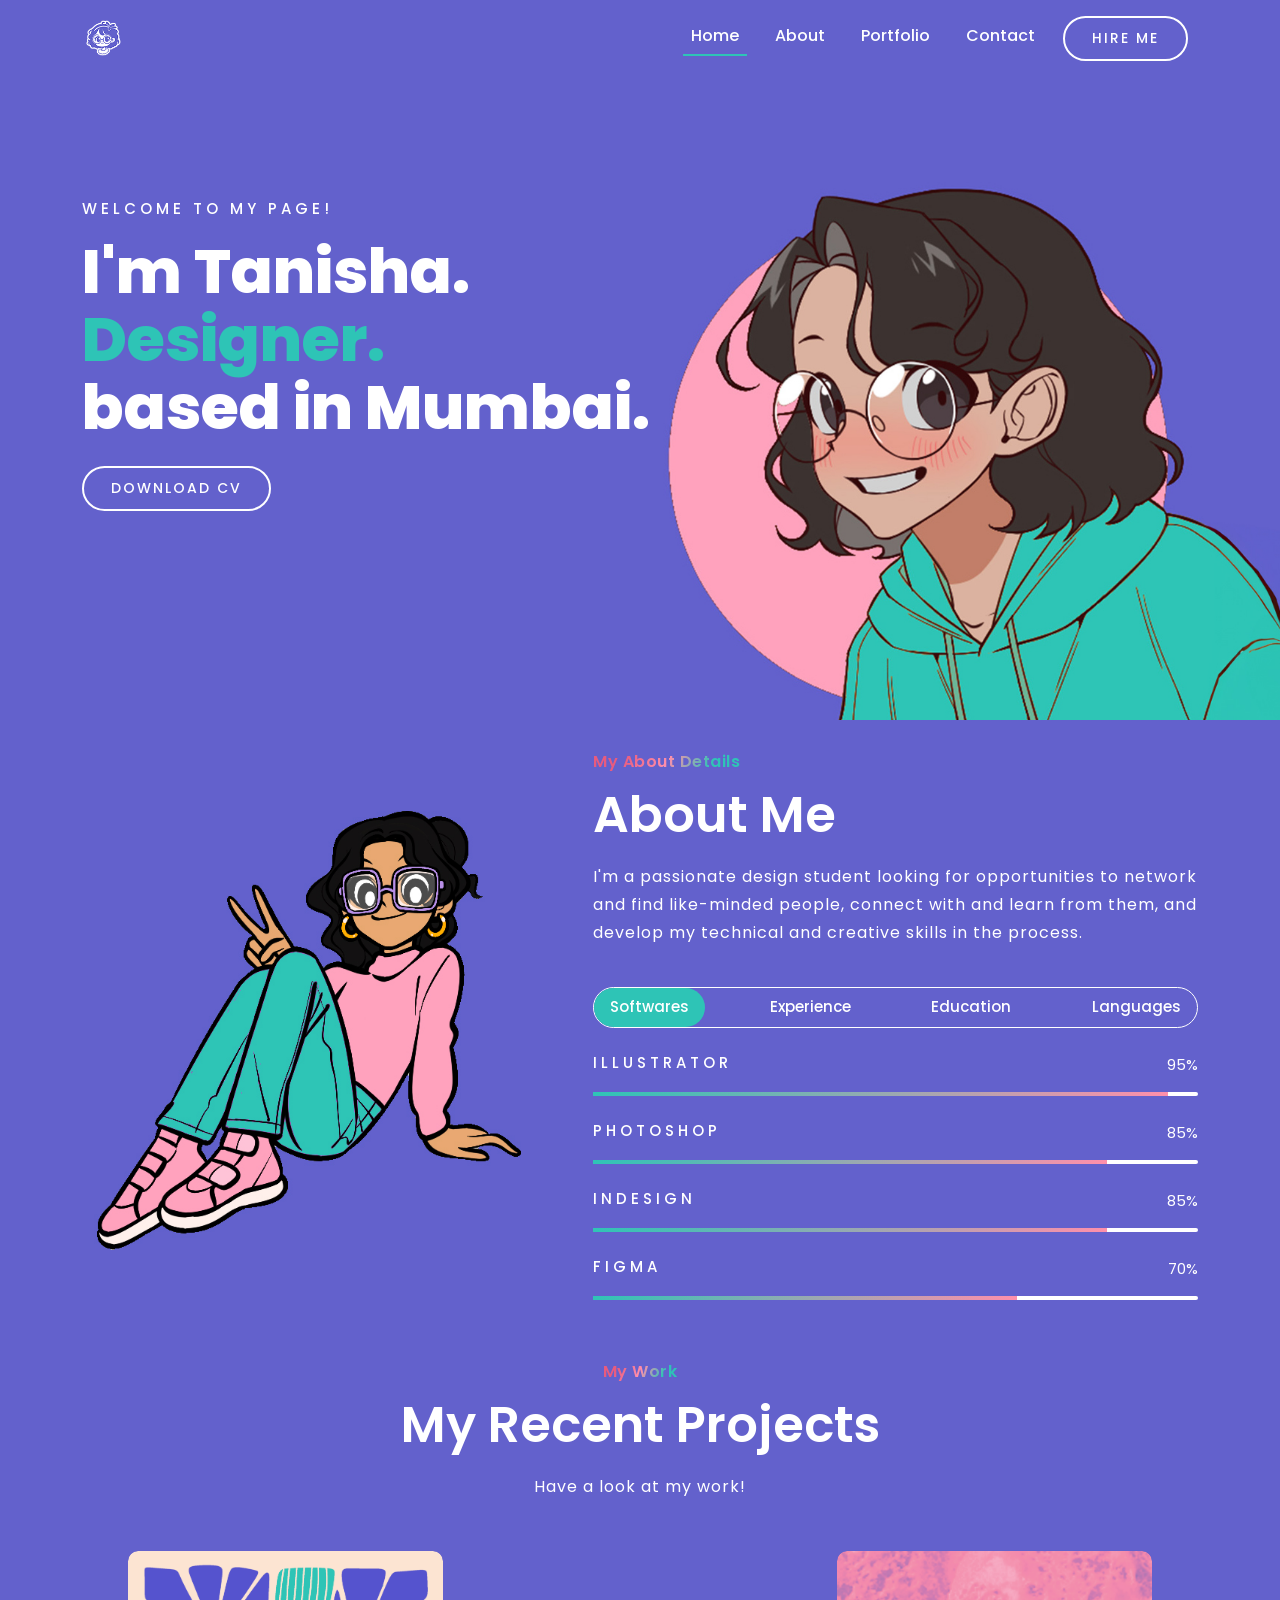
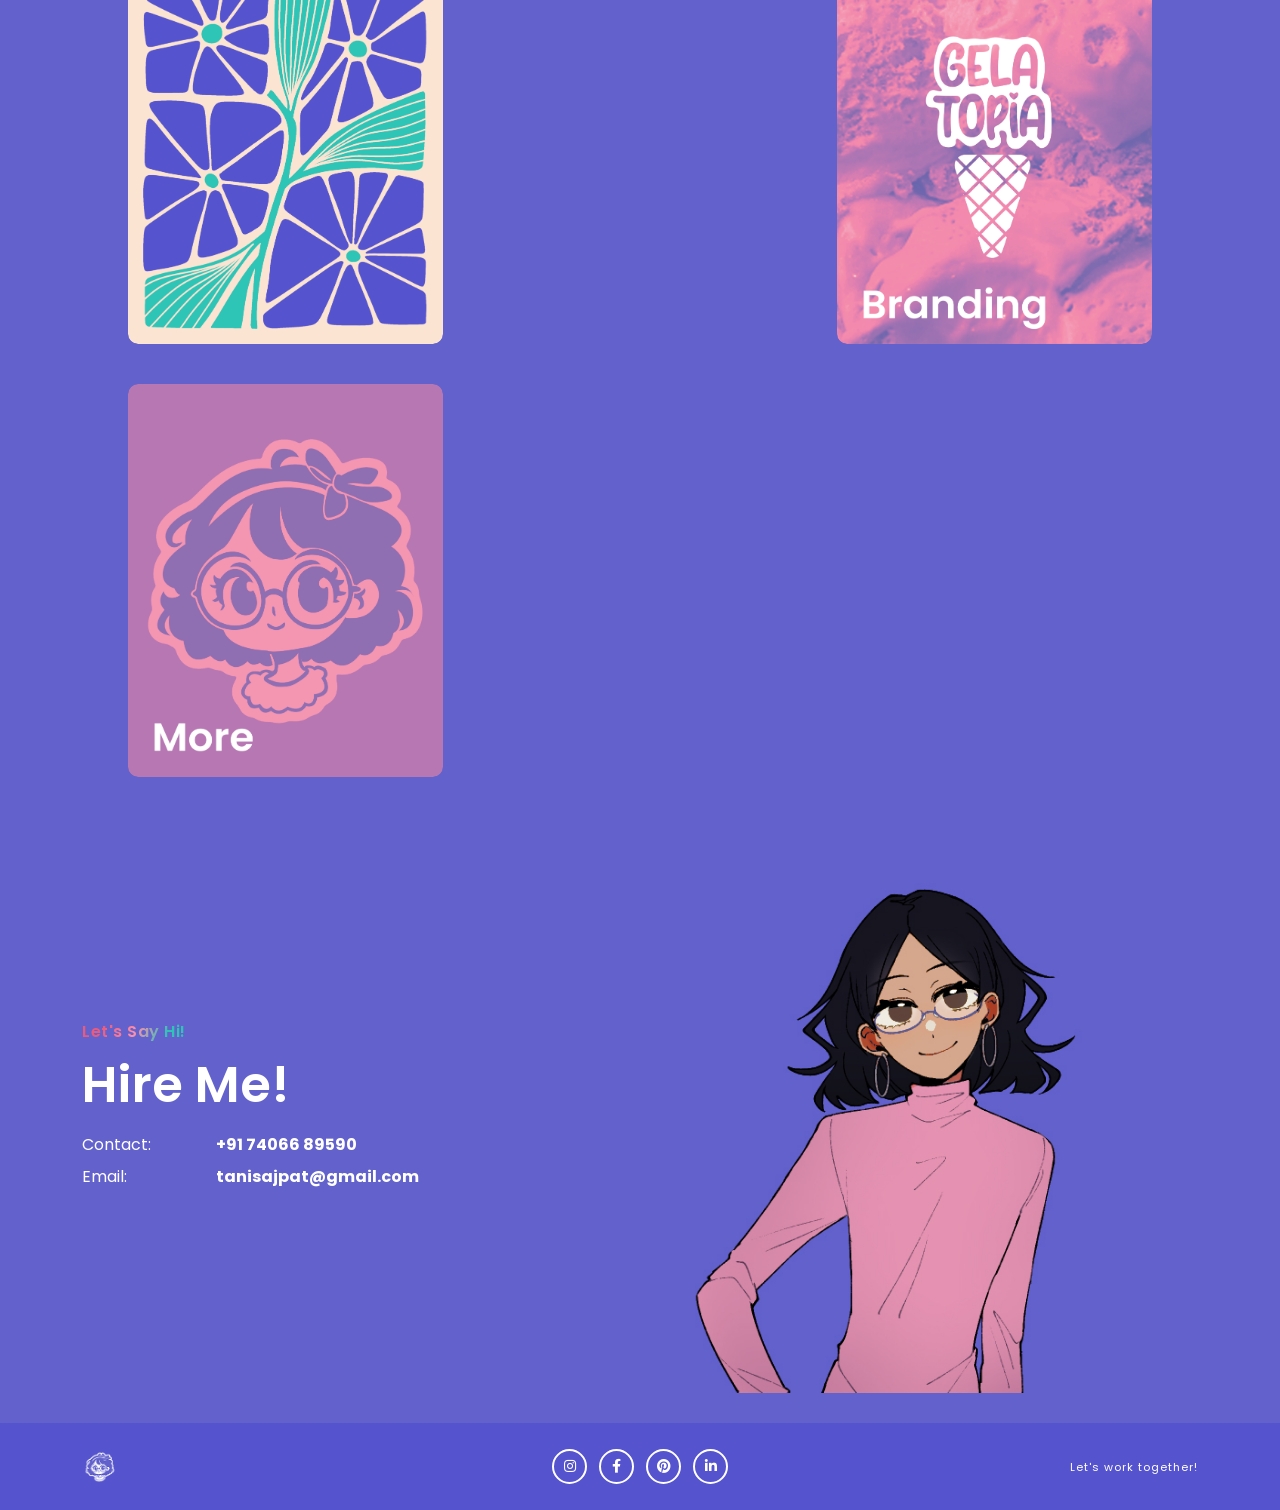
==== commit 0616ab74: "Update index.html" ====
--- a/index.html
+++ b/index.html
@@ -167,8 +167,8 @@
                                 aria-labelledby="pills-experience-tab">
                                 <ul class="text-start ps-0">
 
-                                    <li><a href="#">Volunteer Work - Jan-Mar 2024
-                                        <span>- TRRAIN Trust </span></a> Designed logos and icons for company intranet<br>Assisted in designing presentations for contributing companies such as Bank of America
+                                    <li><a href="#">Volunteer Work - Jan-Mar 2025
+                                        <span>- TRRAIN Trust </span></a> Designed logos and icons for company intranet<br>Assisted in designing presentations for contributing companies including multinational banks
                                 </li>
                                 <li><a href="#">Design Internship - May-July 2024
                                             <span>- Setu Advertising</span></a> Designed packaging for Chitale Bandhu<br>Worked on social media for Chitale Bandhu and Apsara Ice Cream<br>Designed complete visual identity for Ideal Construction, Kolhapur
